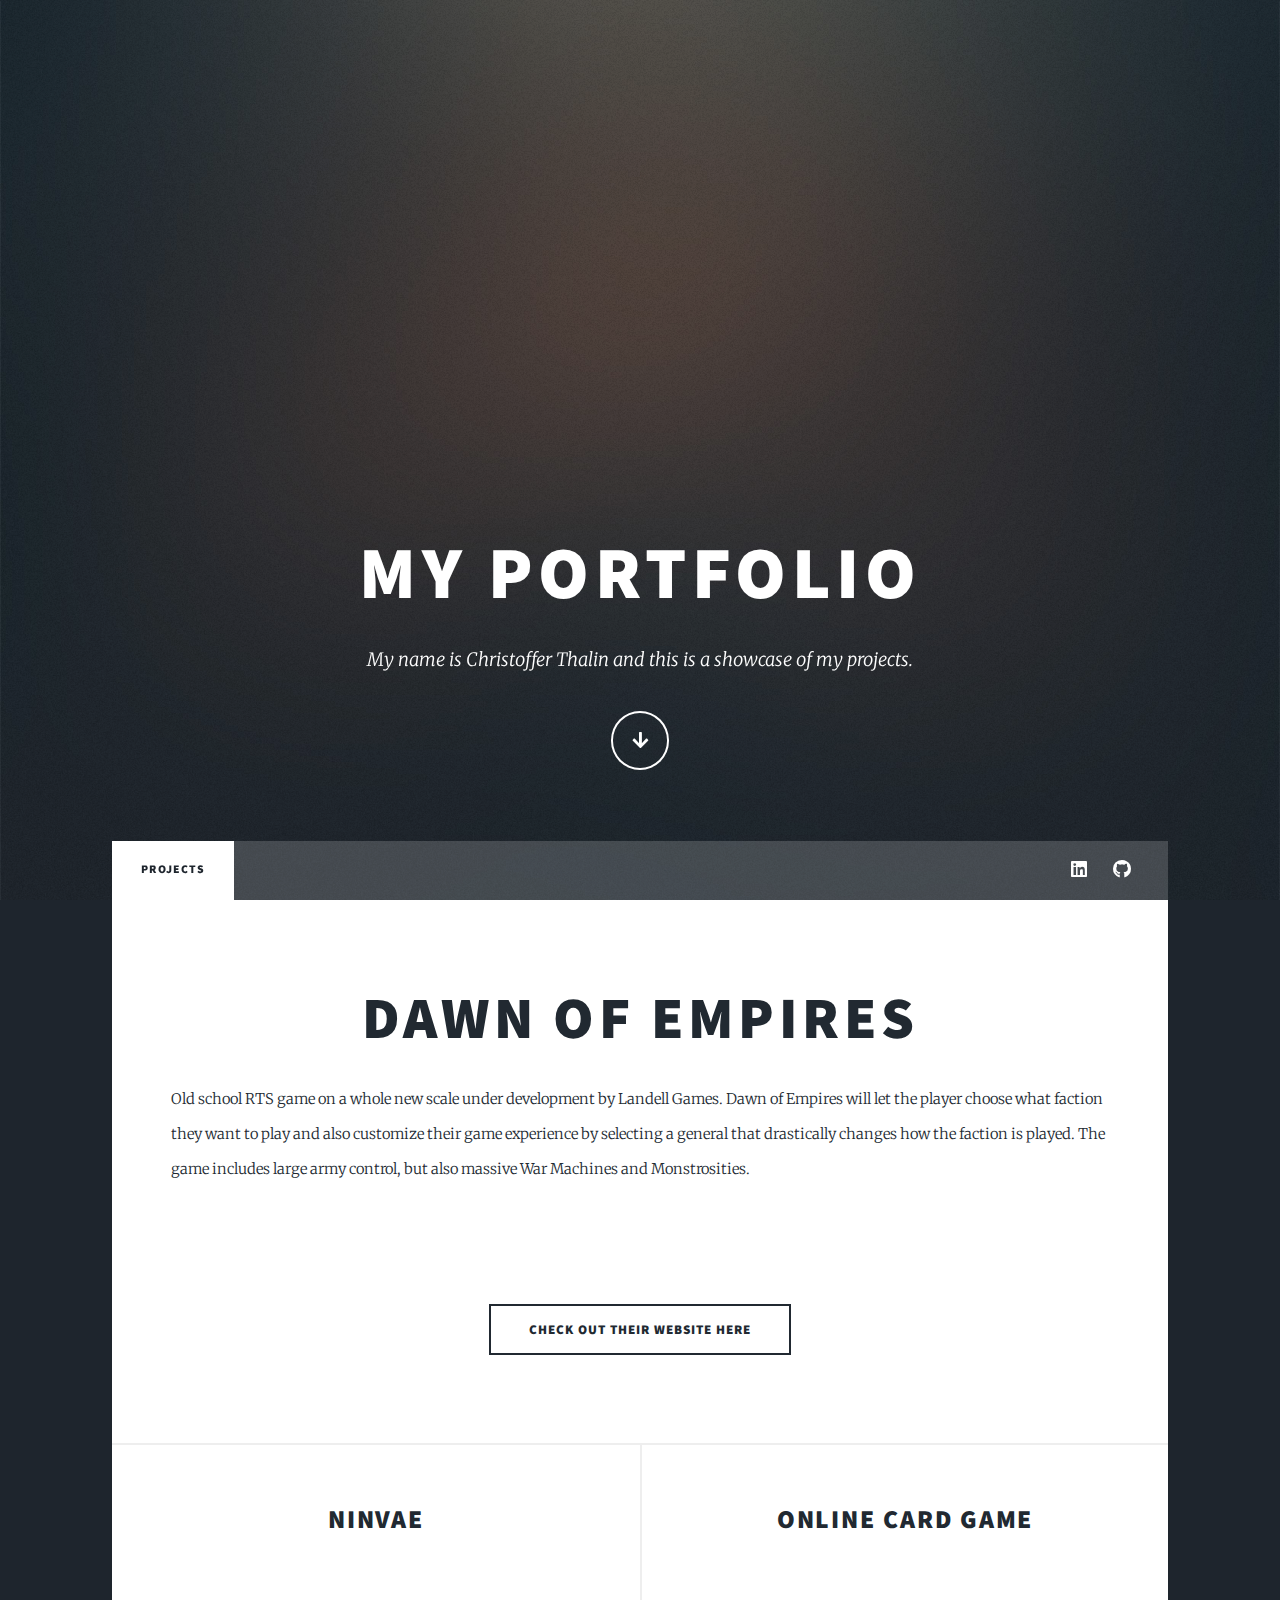
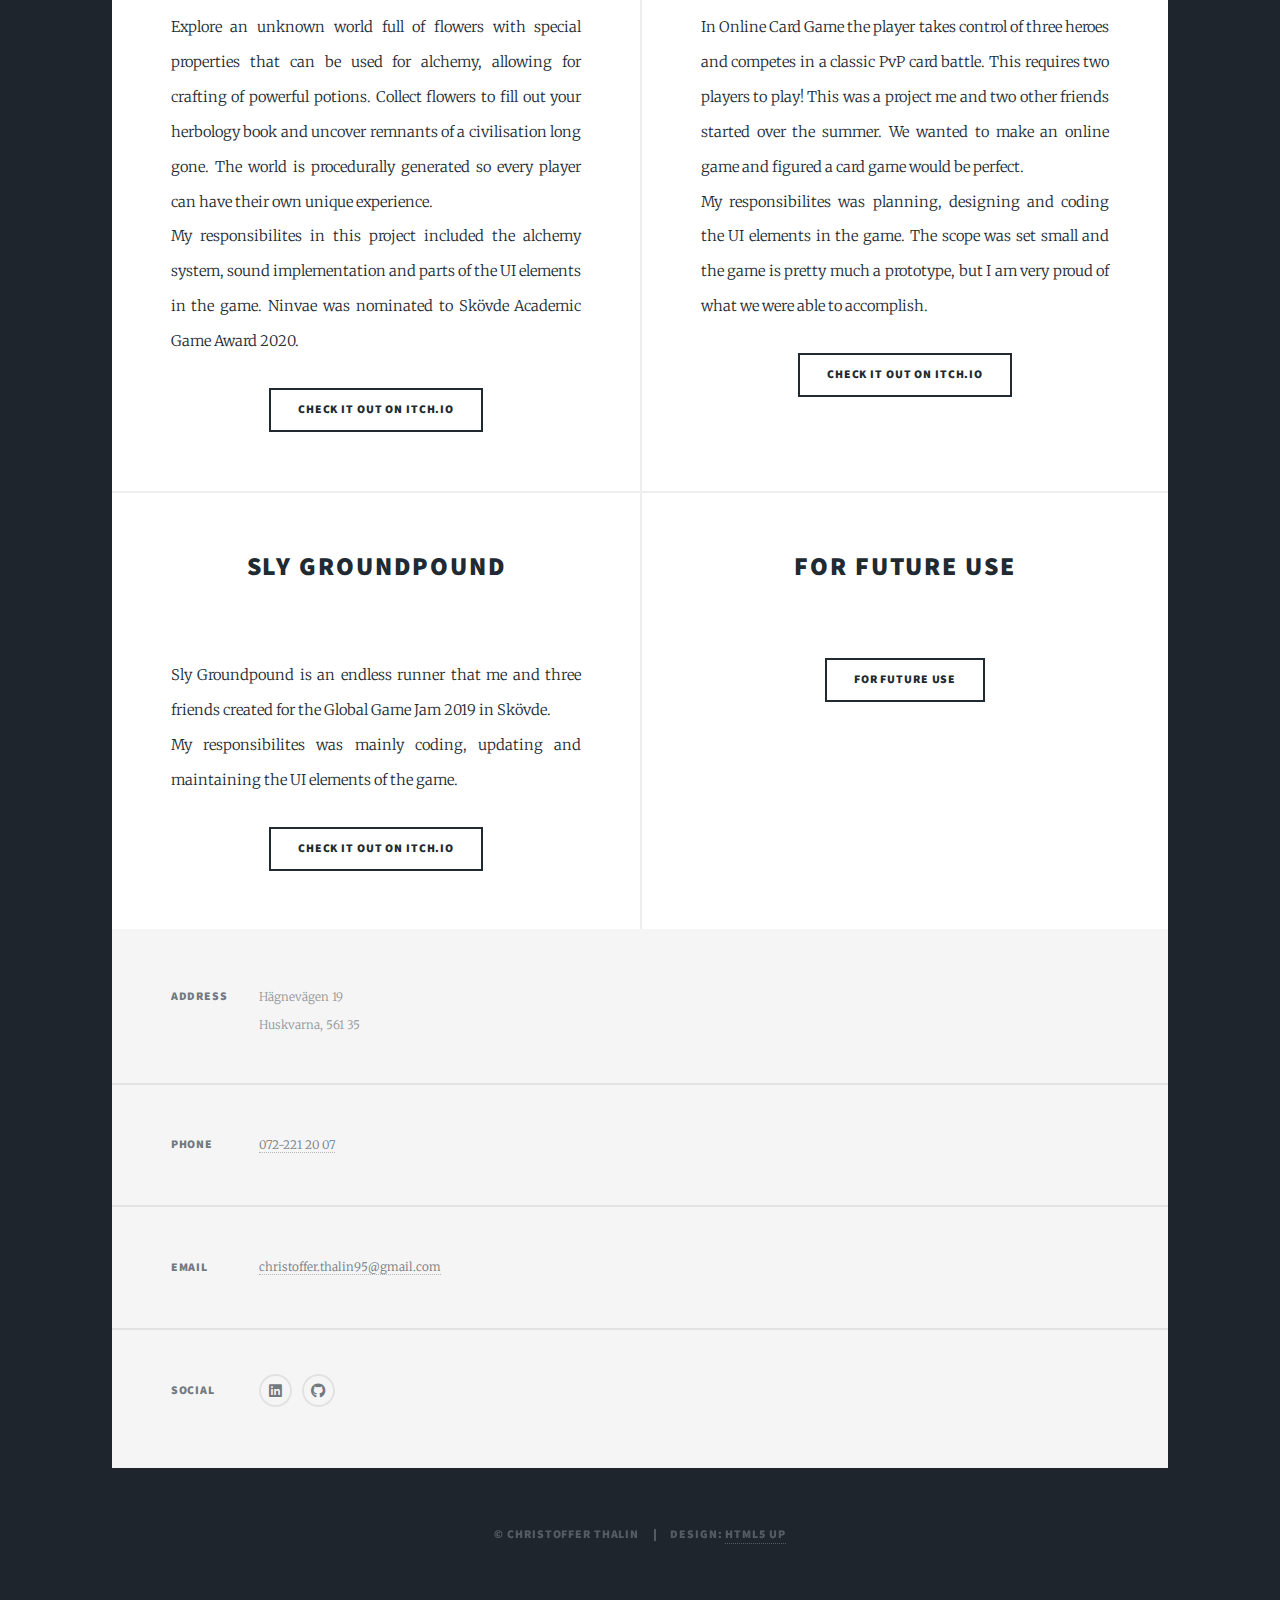
==== index.html @ dd2fbf12 "Add files via upload" ====
<!DOCTYPE HTML>
<!--
	Massively by HTML5 UP
	html5up.net | @ajlkn
	Free for personal and commercial use under the CCA 3.0 license (html5up.net/license)
-->
<html>
	<head>
		<title>Portfolio</title>
		<meta charset="utf-8" />
		<meta name="viewport" content="width=device-width, initial-scale=1, user-scalable=no" />
		<link rel="stylesheet" href="assets/css/main.css" />
		<noscript><link rel="stylesheet" href="assets/css/noscript.css" /></noscript>
	</head>
	<body class="is-preload">

		<!-- Wrapper -->
			<div id="wrapper" class="fade-in">

				<!-- Intro -->
					<div id="intro">
						<h1>My Portfolio</h1>
						<p>My name is Christoffer Thalin and this is a showcase of my projects.</p>
						<ul class="actions">
							<li><a href="#header" class="button icon solid solo fa-arrow-down scrolly">Continue</a></li>
						</ul>
					</div>

				<!-- Header -->
					<header id="header">
						<p class="logo"> Christoffer Thalin</p>
					</header>

				<!-- Nav -->
					<nav id="nav">
						<ul class="links">
							<li class="active"><a> Projects </a> </li>
						</ul>
						<ul class="icons">
							<li><a href="https://www.linkedin.com/in/christoffer-thalin-34881221b/" class="icon brands fa-linkedin"><span class="label">Instagram</span></a></li>
							<li><a href="https://github.com/Flytnyllet" class="icon brands fa-github"><span class="label">GitHub</span></a></li>
						</ul>
					</nav>

				<!-- Main -->
					<div id="main">

						<!-- Featured Post -->
							<article class="post featured">
								<header class="major">
									<h2>Dawn of Empires</h2>
									<p>Old school RTS game on a whole new scale under development by Landell Games. Dawn of Empires will let the player choose what faction they want to play and also customize their game experience by selecting a general that drastically changes how the faction is played. The game includes large army control, but also massive War Machines and Monstrosities. </p>
								</header>
								<a href="https://cdn.discordapp.com/attachments/821826785162559518/838337036904693790/golem_conceptBEFORECHANGES.jpg" class="image main"><img src="https://cdn.discordapp.com/attachments/821826785162559518/838337036904693790/golem_conceptBEFORECHANGES.jpg" alt="" /></a>
								<ul class="actions special">
									<li><a href="https://www.dawnofempires.com/" class="button large">Check out their website here</a></li>
								</ul>
							</article>

						<!-- Posts -->
							<section class="posts">
								<article>
									<header>
										<h2>Ninvae</h2>
									</header>
									<a href="https://www.his.se/contentassets/69746e8d5c6246bdb155fa358b5e6e89/ninvae4.png" class="image fit"><img src="https://www.his.se/contentassets/69746e8d5c6246bdb155fa358b5e6e89/ninvae4.png" alt="" /></a>
									<p>Explore an unknown world full of flowers with special properties that can be used for alchemy, allowing for crafting of powerful potions. Collect flowers to fill out your herbology book and uncover remnants of a civilisation long gone. The world is procedurally generated so every player can have their own unique experience.<br />
										My responsibilites in this project included the alchemy system, sound implementation and parts of the UI elements in the game. Ninvae was nominated to Skövde Academic Game Award 2020.</p>
									<ul class="actions special">
										<li><a href="https://fiore-games.itch.io/ninvae" class="button">Check it out on itch.io</a></li>
									</ul>
								</article>
								<article>
									<header>
										<h2>Online Card Game</h2>
									</header>
									<a href="https://img.itch.zone/aW1hZ2UvMTE5OTU1NS82OTk4MDE5LnBuZw==/original/UJNs58.png" class="image fit"><img src="https://img.itch.zone/aW1hZ2UvMTE5OTU1NS82OTk4MDE5LnBuZw==/original/UJNs58.png" alt="" /></a>
									<p>In Online Card Game the player takes control of three heroes and competes in a classic PvP card battle. This requires two players to play! This was a project me and two other friends started over the summer. We wanted to make an online game and figured a card game would be perfect.<br />
									My responsibilites was planning, designing and coding the UI elements in the game. The scope was set small and the game is pretty much a prototype, but I am very proud of what we were able to accomplish.</p>
									<ul class="actions special">
										<li><a href="https://flytnyllet.itch.io/online-card-game" class="button">Check it out on itch.io</a></li>
									</ul>
								</article>
								<article>
									<header>
										<h2>Sly Groundpound</h2>
									</header>
									<a href="https://img.itch.zone/aW1hZ2UvNzg1MDcxLzQzOTQyODMucG5n/347x500/kVOiLV.png" class="image fit"><img src="https://img.itch.zone/aW1hZ2UvNzg1MDcxLzQzOTQyODMucG5n/original/EsAqCC.png" alt="" /></a>
									<p>Sly Groundpound is an endless runner that me and three friends created for the Global Game Jam 2019 in Skövde.<br />
									My responsibilites was mainly coding, updating and maintaining the UI elements of the game.</p>
									<ul class="actions special">
										<li><a href="https://christos-kalanidis.itch.io/sly-groundpound" class="button">Check it out on itch.io</a></li>
									</ul>
								</article>
								<article>
									<header>
										<h2>For future use</h2>
									</header>
									<a href="" class="image fit"><img src="" alt="" /></a>
									<p></p>
									<ul class="actions special">
										<li><a href="" class="button">For future use</a></li>
									</ul>
								</article>
							</section>
					</div>

				<!-- Footer -->
					<footer id="footer">
						<section class="split contact">
							<section class="alt">
								<h3>Address</h3>
								<p>Hägnevägen 19<br />
								Huskvarna, 561 35</p>
							</section>
							<section>
								<h3>Phone</h3>
								<p><a href="#">072-221 20 07</a></p>
							</section>
							<section>
								<h3>Email</h3>
								<p><a href="#">christoffer.thalin95@gmail.com</a></p>
							</section>
							<section>
								<h3>Social</h3>
								<ul class="icons alt">
									<li><a href="https://www.linkedin.com/in/christoffer-thalin-34881221b/" class="icon brands alt fa-linkedin"><span class="label">Instagram</span></a></li>
									<li><a href="https://github.com/Flytnyllet" class="icon brands alt fa-github"><span class="label">GitHub</span></a></li>
								</ul>
							</section>
						</section>
					</footer>

				<!-- Copyright -->
					<div id="copyright">
						<ul><li>&copy; Christoffer Thalin</li><li>Design: <a href="https://html5up.net">HTML5 UP</a></li></ul>
					</div>

			</div>

		<!-- Scripts -->
			<script src="assets/js/jquery.min.js"></script>
			<script src="assets/js/jquery.scrollex.min.js"></script>
			<script src="assets/js/jquery.scrolly.min.js"></script>
			<script src="assets/js/browser.min.js"></script>
			<script src="assets/js/breakpoints.min.js"></script>
			<script src="assets/js/util.js"></script>
			<script src="assets/js/main.js"></script>

	</body>
</html>
---- assets/css/main.css ----
@import url(fontawesome-all.min.css);
@import url("https://fonts.googleapis.com/css?family=Merriweather:300,700,300italic,700italic|Source+Sans+Pro:900");

/*
	Massively by HTML5 UP
	html5up.net | @ajlkn
	Free for personal and commercial use under the CCA 3.0 license (html5up.net/license)
*/

html, body, div, span, applet, object,
iframe, h1, h2, h3, h4, h5, h6, p, blockquote,
pre, a, abbr, acronym, address, big, cite,
code, del, dfn, em, img, ins, kbd, q, s, samp,
small, strike, strong, sub, sup, tt, var, b,
u, i, center, dl, dt, dd, ol, ul, li, fieldset,
form, label, legend, table, caption, tbody,
tfoot, thead, tr, th, td, article, aside,
canvas, details, embed, figure, figcaption,
footer, header, hgroup, menu, nav, output, ruby,
section, summary, time, mark, audio, video {
	margin: 0;
	padding: 0;
	border: 0;
	font-size: 100%;
	font: inherit;
	vertical-align: baseline;}

article, aside, details, figcaption, figure,
footer, header, hgroup, menu, nav, section {
	display: block;}

body {
	line-height: 1;
}

ol, ul {
	list-style: none;
}

blockquote, q {
	quotes: none;
}

	blockquote:before, blockquote:after, q:before, q:after {
		content: '';
		content: none;
	}

table {
	border-collapse: collapse;
	border-spacing: 0;
}

body {
	-webkit-text-size-adjust: none;
}

mark {
	background-color: transparent;
	color: inherit;
}

input::-moz-focus-inner {
	border: 0;
	padding: 0;
}

input, select, textarea {
	-moz-appearance: none;
	-webkit-appearance: none;
	-ms-appearance: none;
	appearance: none;
}

/* Basic */

	@-ms-viewport {
		width: device-width;
	}

	body {
		-ms-overflow-style: scrollbar;
	}

	@media screen and (max-width: 480px) {

		html, body {
			min-width: 320px;
		}

	}

	html {
		box-sizing: border-box;
	}

	*, *:before, *:after {
		box-sizing: inherit;
	}

	body {
		background-color: #1e252d;
	}

		body.is-preload *, body.is-preload *:before, body.is-preload *:after {
			-moz-animation: none !important;
			-webkit-animation: none !important;
			-ms-animation: none !important;
			animation: none !important;
			-moz-transition: none !important;
			-webkit-transition: none !important;
			-ms-transition: none !important;
			transition: none !important;
		}

/* Type */

	html {
		font-size: 16pt;
	}

		@media screen and (max-width: 1680px) {

			html {
				font-size: 12pt;
			}

		}

		@media screen and (max-width: 1280px) {

			html {
				font-size: 11pt;
			}

		}

		@media screen and (max-width: 360px) {

			html {
				font-size: 10pt;
			}

		}

	body {
		color: #212931;
	}

	body, input, select, textarea {
		font-family: "Merriweather", Georgia, serif;
		font-weight: 300;
		font-size: 1rem;
		line-height: 2.375;
	}

	a {
		-moz-transition: color 0.2s ease-in-out, background-color 0.2s ease-in-out, border-color 0.2s ease-in-out, box-shadow 0.2s ease-in-out;
		-webkit-transition: color 0.2s ease-in-out, background-color 0.2s ease-in-out, border-color 0.2s ease-in-out, box-shadow 0.2s ease-in-out;
		-ms-transition: color 0.2s ease-in-out, background-color 0.2s ease-in-out, border-color 0.2s ease-in-out, box-shadow 0.2s ease-in-out;
		transition: color 0.2s ease-in-out, background-color 0.2s ease-in-out, border-color 0.2s ease-in-out, box-shadow 0.2s ease-in-out;
		border-bottom: dotted 1px;
		text-decoration: none;
	}

		a:hover {
			border-bottom-color: transparent;
		}

	strong, b {
		font-weight: 600;
	}

	em, i {
		font-style: italic;
	}

	p {
		text-align: justify;
		margin: 0 0 2rem 0;
	}

	h1, h2, h3, h4, h5, h6 {
		font-family: "Source Sans Pro", Helvetica, sans-serif;
		font-weight: 900;
		line-height: 1.5;
		letter-spacing: 0.075em;
		text-transform: uppercase;
		margin: 0 0 1rem 0;
	}

		h1 a, h2 a, h3 a, h4 a, h5 a, h6 a {
			border-bottom: 0;
			color: inherit;
			text-decoration: none;
		}

	h1 {
		font-size: 4rem;
		line-height: 1.1;
		margin: 0 0 2rem 0;
	}

	h2 {
		font-size: 1.75rem;
		line-height: 1.3;
		margin: 0 0 1.5rem 0;
	}

	h3 {
		font-size: 1.25rem;
		margin: 0 0 1.5rem 0;
	}

	h4 {
		font-size: 1rem;
	}

	h5 {
		font-size: 0.9rem;
	}

	h6 {
		font-size: 0.8rem;
	}

	sub {
		font-size: 0.8rem;
		position: relative;
		top: 0.5rem;
	}

	sup {
		font-size: 0.8rem;
		position: relative;
		top: -0.5rem;
	}

	blockquote {
		border-left: solid 4px;
		font-style: italic;
		margin: 0 0 2rem 0;
		padding: 0.5rem 0 0.5rem 2rem;
	}

	code {
		border: solid 2px;
		font-family: "Courier New", monospace;
		font-size: 0.9rem;
		margin: 0 0.25rem;
		padding: 0.25rem 0.65rem;
	}

	pre {
		-webkit-overflow-scrolling: touch;
		font-family: "Courier New", monospace;
		font-size: 0.9rem;
		margin: 0 0 2rem 0;
	}

		pre code {
			display: block;
			line-height: 1.75;
			padding: 1rem 1.5rem;
			overflow-x: auto;
		}

	hr {
		border: 0;
		border-bottom: solid 2px;
		margin: 3rem 0;
	}

		hr.major {
			margin: 5rem 0;
		}

	.align-left {
		text-align: left;
	}

	.align-center {
		text-align: center;
	}

	.align-right {
		text-align: right;
	}

	input, select, textarea {
		color: #212931;
	}

	a {
		color: #212931;
		border-bottom-color: rgba(33, 41, 49, 0.5);
	}

		a:hover {
			border-bottom-color: transparent;
			color: #18bfef !important;
		}

	strong, b {
		color: #212931;
	}

	h1, h2, h3, h4, h5, h6 {
		color: #212931;
	}

	blockquote {
		border-left-color: #eeeeee;
	}

	code {
		background: rgba(220, 220, 220, 0.25);
		border-color: #eeeeee;
	}

	hr {
		border-bottom-color: #eeeeee;
	}

/* Row */

	.row {
		display: flex;
		flex-wrap: wrap;
		box-sizing: border-box;
		align-items: stretch;
	}

		.row > * {
			box-sizing: border-box;
		}

		.row.gtr-uniform > * > :last-child {
			margin-bottom: 0;
		}

		.row.aln-left {
			justify-content: flex-start;
		}

		.row.aln-center {
			justify-content: center;
		}

		.row.aln-right {
			justify-content: flex-end;
		}

		.row.aln-top {
			align-items: flex-start;
		}

		.row.aln-middle {
			align-items: center;
		}

		.row.aln-bottom {
			align-items: flex-end;
		}

		.row > .imp {
			order: -1;
		}

		.row > .col-1 {
			width: 8.33333%;
		}

		.row > .off-1 {
			margin-left: 8.33333%;
		}

		.row > .col-2 {
			width: 16.66667%;
		}

		.row > .off-2 {
			margin-left: 16.66667%;
		}

		.row > .col-3 {
			width: 25%;
		}

		.row > .off-3 {
			margin-left: 25%;
		}

		.row > .col-4 {
			width: 33.33333%;
		}

		.row > .off-4 {
			margin-left: 33.33333%;
		}

		.row > .col-5 {
			width: 41.66667%;
		}

		.row > .off-5 {
			margin-left: 41.66667%;
		}

		.row > .col-6 {
			width: 50%;
		}

		.row > .off-6 {
			margin-left: 50%;
		}

		.row > .col-7 {
			width: 58.33333%;
		}

		.row > .off-7 {
			margin-left: 58.33333%;
		}

		.row > .col-8 {
			width: 66.66667%;
		}

		.row > .off-8 {
			margin-left: 66.66667%;
		}

		.row > .col-9 {
			width: 75%;
		}

		.row > .off-9 {
			margin-left: 75%;
		}

		.row > .col-10 {
			width: 83.33333%;
		}

		.row > .off-10 {
			margin-left: 83.33333%;
		}

		.row > .col-11 {
			width: 91.66667%;
		}

		.row > .off-11 {
			margin-left: 91.66667%;
		}

		.row > .col-12 {
			width: 100%;
		}

		.row > .off-12 {
			margin-left: 100%;
		}

		.row.gtr-0 {
			margin-top: 0;
			margin-left: 0rem;
		}

			.row.gtr-0 > * {
				padding: 0 0 0 0rem;
			}

			.row.gtr-0.gtr-uniform {
				margin-top: 0rem;
			}

				.row.gtr-0.gtr-uniform > * {
					padding-top: 0rem;
				}

		.row.gtr-25 {
			margin-top: 0;
			margin-left: -0.375rem;
		}

			.row.gtr-25 > * {
				padding: 0 0 0 0.375rem;
			}

			.row.gtr-25.gtr-uniform {
				margin-top: -0.375rem;
			}

				.row.gtr-25.gtr-uniform > * {
					padding-top: 0.375rem;
				}

		.row.gtr-50 {
			margin-top: 0;
			margin-left: -0.75rem;
		}

			.row.gtr-50 > * {
				padding: 0 0 0 0.75rem;
			}

			.row.gtr-50.gtr-uniform {
				margin-top: -0.75rem;
			}

				.row.gtr-50.gtr-uniform > * {
					padding-top: 0.75rem;
				}

		.row {
			margin-top: 0;
			margin-left: -1.5rem;
		}

			.row > * {
				padding: 0 0 0 1.5rem;
			}

			.row.gtr-uniform {
				margin-top: -1.5rem;
			}

				.row.gtr-uniform > * {
					padding-top: 1.5rem;
				}

		.row.gtr-150 {
			margin-top: 0;
			margin-left: -2.25rem;
		}

			.row.gtr-150 > * {
				padding: 0 0 0 2.25rem;
			}

			.row.gtr-150.gtr-uniform {
				margin-top: -2.25rem;
			}

				.row.gtr-150.gtr-uniform > * {
					padding-top: 2.25rem;
				}

		.row.gtr-200 {
			margin-top: 0;
			margin-left: -3rem;
		}

			.row.gtr-200 > * {
				padding: 0 0 0 3rem;
			}

			.row.gtr-200.gtr-uniform {
				margin-top: -3rem;
			}

				.row.gtr-200.gtr-uniform > * {
					padding-top: 3rem;
				}

		@media screen and (max-width: 1680px) {

			.row {
				display: flex;
				flex-wrap: wrap;
				box-sizing: border-box;
				align-items: stretch;
			}

				.row > * {
					box-sizing: border-box;
				}

				.row.gtr-uniform > * > :last-child {
					margin-bottom: 0;
				}

				.row.aln-left {
					justify-content: flex-start;
				}

				.row.aln-center {
					justify-content: center;
				}

				.row.aln-right {
					justify-content: flex-end;
				}

				.row.aln-top {
					align-items: flex-start;
				}

				.row.aln-middle {
					align-items: center;
				}

				.row.aln-bottom {
					align-items: flex-end;
				}

				.row > .imp-xlarge {
					order: -1;
				}

				.row > .col-1-xlarge {
					width: 8.33333%;
				}

				.row > .off-1-xlarge {
					margin-left: 8.33333%;
				}

				.row > .col-2-xlarge {
					width: 16.66667%;
				}

				.row > .off-2-xlarge {
					margin-left: 16.66667%;
				}

				.row > .col-3-xlarge {
					width: 25%;
				}

				.row > .off-3-xlarge {
					margin-left: 25%;
				}

				.row > .col-4-xlarge {
					width: 33.33333%;
				}

				.row > .off-4-xlarge {
					margin-left: 33.33333%;
				}

				.row > .col-5-xlarge {
					width: 41.66667%;
				}

				.row > .off-5-xlarge {
					margin-left: 41.66667%;
				}

				.row > .col-6-xlarge {
					width: 50%;
				}

				.row > .off-6-xlarge {
					margin-left: 50%;
				}

				.row > .col-7-xlarge {
					width: 58.33333%;
				}

				.row > .off-7-xlarge {
					margin-left: 58.33333%;
				}

				.row > .col-8-xlarge {
					width: 66.66667%;
				}

				.row > .off-8-xlarge {
					margin-left: 66.66667%;
				}

				.row > .col-9-xlarge {
					width: 75%;
				}

				.row > .off-9-xlarge {
					margin-left: 75%;
				}

				.row > .col-10-xlarge {
					width: 83.33333%;
				}

				.row > .off-10-xlarge {
					margin-left: 83.33333%;
				}

				.row > .col-11-xlarge {
					width: 91.66667%;
				}

				.row > .off-11-xlarge {
					margin-left: 91.66667%;
				}

				.row > .col-12-xlarge {
					width: 100%;
				}

				.row > .off-12-xlarge {
					margin-left: 100%;
				}

				.row.gtr-0 {
					margin-top: 0;
					margin-left: 0rem;
				}

					.row.gtr-0 > * {
						padding: 0 0 0 0rem;
					}

					.row.gtr-0.gtr-uniform {
						margin-top: 0rem;
					}

						.row.gtr-0.gtr-uniform > * {
							padding-top: 0rem;
						}

				.row.gtr-25 {
					margin-top: 0;
					margin-left: -0.375rem;
				}

					.row.gtr-25 > * {
						padding: 0 0 0 0.375rem;
					}

					.row.gtr-25.gtr-uniform {
						margin-top: -0.375rem;
					}

						.row.gtr-25.gtr-uniform > * {
							padding-top: 0.375rem;
						}

				.row.gtr-50 {
					margin-top: 0;
					margin-left: -0.75rem;
				}

					.row.gtr-50 > * {
						padding: 0 0 0 0.75rem;
					}

					.row.gtr-50.gtr-uniform {
						margin-top: -0.75rem;
					}

						.row.gtr-50.gtr-uniform > * {
							padding-top: 0.75rem;
						}

				.row {
					margin-top: 0;
					margin-left: -1.5rem;
				}

					.row > * {
						padding: 0 0 0 1.5rem;
					}

					.row.gtr-uniform {
						margin-top: -1.5rem;
					}

						.row.gtr-uniform > * {
							padding-top: 1.5rem;
						}

				.row.gtr-150 {
					margin-top: 0;
					margin-left: -2.25rem;
				}

					.row.gtr-150 > * {
						padding: 0 0 0 2.25rem;
					}

					.row.gtr-150.gtr-uniform {
						margin-top: -2.25rem;
					}

						.row.gtr-150.gtr-uniform > * {
							padding-top: 2.25rem;
						}

				.row.gtr-200 {
					margin-top: 0;
					margin-left: -3rem;
				}

					.row.gtr-200 > * {
						padding: 0 0 0 3rem;
					}

					.row.gtr-200.gtr-uniform {
						margin-top: -3rem;
					}

						.row.gtr-200.gtr-uniform > * {
							padding-top: 3rem;
						}

		}

		@media screen and (max-width: 1280px) {

			.row {
				display: flex;
				flex-wrap: wrap;
				box-sizing: border-box;
				align-items: stretch;
			}

				.row > * {
					box-sizing: border-box;
				}

				.row.gtr-uniform > * > :last-child {
					margin-bottom: 0;
				}

				.row.aln-left {
					justify-content: flex-start;
				}

				.row.aln-center {
					justify-content: center;
				}

				.row.aln-right {
					justify-content: flex-end;
				}

				.row.aln-top {
					align-items: flex-start;
				}

				.row.aln-middle {
					align-items: center;
				}

				.row.aln-bottom {
					align-items: flex-end;
				}

				.row > .imp-large {
					order: -1;
				}

				.row > .col-1-large {
					width: 8.33333%;
				}

				.row > .off-1-large {
					margin-left: 8.33333%;
				}

				.row > .col-2-large {
					width: 16.66667%;
				}

				.row > .off-2-large {
					margin-left: 16.66667%;
				}

				.row > .col-3-large {
					width: 25%;
				}

				.row > .off-3-large {
					margin-left: 25%;
				}

				.row > .col-4-large {
					width: 33.33333%;
				}

				.row > .off-4-large {
					margin-left: 33.33333%;
				}

				.row > .col-5-large {
					width: 41.66667%;
				}

				.row > .off-5-large {
					margin-left: 41.66667%;
				}

				.row > .col-6-large {
					width: 50%;
				}

				.row > .off-6-large {
					margin-left: 50%;
				}

				.row > .col-7-large {
					width: 58.33333%;
				}

				.row > .off-7-large {
					margin-left: 58.33333%;
				}

				.row > .col-8-large {
					width: 66.66667%;
				}

				.row > .off-8-large {
					margin-left: 66.66667%;
				}

				.row > .col-9-large {
					width: 75%;
				}

				.row > .off-9-large {
					margin-left: 75%;
				}

				.row > .col-10-large {
					width: 83.33333%;
				}

				.row > .off-10-large {
					margin-left: 83.33333%;
				}

				.row > .col-11-large {
					width: 91.66667%;
				}

				.row > .off-11-large {
					margin-left: 91.66667%;
				}

				.row > .col-12-large {
					width: 100%;
				}

				.row > .off-12-large {
					margin-left: 100%;
				}

				.row.gtr-0 {
					margin-top: 0;
					margin-left: 0rem;
				}

					.row.gtr-0 > * {
						padding: 0 0 0 0rem;
					}

					.row.gtr-0.gtr-uniform {
						margin-top: 0rem;
					}

						.row.gtr-0.gtr-uniform > * {
							padding-top: 0rem;
						}

				.row.gtr-25 {
					margin-top: 0;
					margin-left: -0.375rem;
				}

					.row.gtr-25 > * {
						padding: 0 0 0 0.375rem;
					}

					.row.gtr-25.gtr-uniform {
						margin-top: -0.375rem;
					}

						.row.gtr-25.gtr-uniform > * {
							padding-top: 0.375rem;
						}

				.row.gtr-50 {
					margin-top: 0;
					margin-left: -0.75rem;
				}

					.row.gtr-50 > * {
						padding: 0 0 0 0.75rem;
					}

					.row.gtr-50.gtr-uniform {
						margin-top: -0.75rem;
					}

						.row.gtr-50.gtr-uniform > * {
							padding-top: 0.75rem;
						}

				.row {
					margin-top: 0;
					margin-left: -1.5rem;
				}

					.row > * {
						padding: 0 0 0 1.5rem;
					}

					.row.gtr-uniform {
						margin-top: -1.5rem;
					}

						.row.gtr-uniform > * {
							padding-top: 1.5rem;
						}

				.row.gtr-150 {
					margin-top: 0;
					margin-left: -2.25rem;
				}

					.row.gtr-150 > * {
						padding: 0 0 0 2.25rem;
					}

					.row.gtr-150.gtr-uniform {
						margin-top: -2.25rem;
					}

						.row.gtr-150.gtr-uniform > * {
							padding-top: 2.25rem;
						}

				.row.gtr-200 {
					margin-top: 0;
					margin-left: -3rem;
				}

					.row.gtr-200 > * {
						padding: 0 0 0 3rem;
					}

					.row.gtr-200.gtr-uniform {
						margin-top: -3rem;
					}

						.row.gtr-200.gtr-uniform > * {
							padding-top: 3rem;
						}

		}

		@media screen and (max-width: 980px) {

			.row {
				display: flex;
				flex-wrap: wrap;
				box-sizing: border-box;
				align-items: stretch;
			}

				.row > * {
					box-sizing: border-box;
				}

				.row.gtr-uniform > * > :last-child {
					margin-bottom: 0;
				}

				.row.aln-left {
					justify-content: flex-start;
				}

				.row.aln-center {
					justify-content: center;
				}

				.row.aln-right {
					justify-content: flex-end;
				}

				.row.aln-top {
					align-items: flex-start;
				}

				.row.aln-middle {
					align-items: center;
				}

				.row.aln-bottom {
					align-items: flex-end;
				}

				.row > .imp-medium {
					order: -1;
				}

				.row > .col-1-medium {
					width: 8.33333%;
				}

				.row > .off-1-medium {
					margin-left: 8.33333%;
				}

				.row > .col-2-medium {
					width: 16.66667%;
				}

				.row > .off-2-medium {
					margin-left: 16.66667%;
				}

				.row > .col-3-medium {
					width: 25%;
				}

				.row > .off-3-medium {
					margin-left: 25%;
				}

				.row > .col-4-medium {
					width: 33.33333%;
				}

				.row > .off-4-medium {
					margin-left: 33.33333%;
				}

				.row > .col-5-medium {
					width: 41.66667%;
				}

				.row > .off-5-medium {
					margin-left: 41.66667%;
				}

				.row > .col-6-medium {
					width: 50%;
				}

				.row > .off-6-medium {
					margin-left: 50%;
				}

				.row > .col-7-medium {
					width: 58.33333%;
				}

				.row > .off-7-medium {
					margin-left: 58.33333%;
				}

				.row > .col-8-medium {
					width: 66.66667%;
				}

				.row > .off-8-medium {
					margin-left: 66.66667%;
				}

				.row > .col-9-medium {
					width: 75%;
				}

				.row > .off-9-medium {
					margin-left: 75%;
				}

				.row > .col-10-medium {
					width: 83.33333%;
				}

				.row > .off-10-medium {
					margin-left: 83.33333%;
				}

				.row > .col-11-medium {
					width: 91.66667%;
				}

				.row > .off-11-medium {
					margin-left: 91.66667%;
				}

				.row > .col-12-medium {
					width: 100%;
				}

				.row > .off-12-medium {
					margin-left: 100%;
				}

				.row.gtr-0 {
					margin-top: 0;
					margin-left: 0rem;
				}

					.row.gtr-0 > * {
						padding: 0 0 0 0rem;
					}

					.row.gtr-0.gtr-uniform {
						margin-top: 0rem;
					}

						.row.gtr-0.gtr-uniform > * {
							padding-top: 0rem;
						}

				.row.gtr-25 {
					margin-top: 0;
					margin-left: -0.375rem;
				}

					.row.gtr-25 > * {
						padding: 0 0 0 0.375rem;
					}

					.row.gtr-25.gtr-uniform {
						margin-top: -0.375rem;
					}

						.row.gtr-25.gtr-uniform > * {
							padding-top: 0.375rem;
						}

				.row.gtr-50 {
					margin-top: 0;
					margin-left: -0.75rem;
				}

					.row.gtr-50 > * {
						padding: 0 0 0 0.75rem;
					}

					.row.gtr-50.gtr-uniform {
						margin-top: -0.75rem;
					}

						.row.gtr-50.gtr-uniform > * {
							padding-top: 0.75rem;
						}

				.row {
					margin-top: 0;
					margin-left: -1.5rem;
				}

					.row > * {
						padding: 0 0 0 1.5rem;
					}

					.row.gtr-uniform {
						margin-top: -1.5rem;
					}

						.row.gtr-uniform > * {
							padding-top: 1.5rem;
						}

				.row.gtr-150 {
					margin-top: 0;
					margin-left: -2.25rem;
				}

					.row.gtr-150 > * {
						padding: 0 0 0 2.25rem;
					}

					.row.gtr-150.gtr-uniform {
						margin-top: -2.25rem;
					}

						.row.gtr-150.gtr-uniform > * {
							padding-top: 2.25rem;
						}

				.row.gtr-200 {
					margin-top: 0;
					margin-left: -3rem;
				}

					.row.gtr-200 > * {
						padding: 0 0 0 3rem;
					}

					.row.gtr-200.gtr-uniform {
						margin-top: -3rem;
					}

						.row.gtr-200.gtr-uniform > * {
							padding-top: 3rem;
						}

		}

		@media screen and (max-width: 736px) {

			.row {
				display: flex;
				flex-wrap: wrap;
				box-sizing: border-box;
				align-items: stretch;
			}

				.row > * {
					box-sizing: border-box;
				}

				.row.gtr-uniform > * > :last-child {
					margin-bottom: 0;
				}

				.row.aln-left {
					justify-content: flex-start;
				}

				.row.aln-center {
					justify-content: center;
				}

				.row.aln-right {
					justify-content: flex-end;
				}

				.row.aln-top {
					align-items: flex-start;
				}

				.row.aln-middle {
					align-items: center;
				}

				.row.aln-bottom {
					align-items: flex-end;
				}

				.row > .imp-small {
					order: -1;
				}

				.row > .col-1-small {
					width: 8.33333%;
				}

				.row > .off-1-small {
					margin-left: 8.33333%;
				}

				.row > .col-2-small {
					width: 16.66667%;
				}

				.row > .off-2-small {
					margin-left: 16.66667%;
				}

				.row > .col-3-small {
					width: 25%;
				}

				.row > .off-3-small {
					margin-left: 25%;
				}

				.row > .col-4-small {
					width: 33.33333%;
				}

				.row > .off-4-small {
					margin-left: 33.33333%;
				}

				.row > .col-5-small {
					width: 41.66667%;
				}

				.row > .off-5-small {
					margin-left: 41.66667%;
				}

				.row > .col-6-small {
					width: 50%;
				}

				.row > .off-6-small {
					margin-left: 50%;
				}

				.row > .col-7-small {
					width: 58.33333%;
				}

				.row > .off-7-small {
					margin-left: 58.33333%;
				}

				.row > .col-8-small {
					width: 66.66667%;
				}

				.row > .off-8-small {
					margin-left: 66.66667%;
				}

				.row > .col-9-small {
					width: 75%;
				}

				.row > .off-9-small {
					margin-left: 75%;
				}

				.row > .col-10-small {
					width: 83.33333%;
				}

				.row > .off-10-small {
					margin-left: 83.33333%;
				}

				.row > .col-11-small {
					width: 91.66667%;
				}

				.row > .off-11-small {
					margin-left: 91.66667%;
				}

				.row > .col-12-small {
					width: 100%;
				}

				.row > .off-12-small {
					margin-left: 100%;
				}

				.row.gtr-0 {
					margin-top: 0;
					margin-left: 0rem;
				}

					.row.gtr-0 > * {
						padding: 0 0 0 0rem;
					}

					.row.gtr-0.gtr-uniform {
						margin-top: 0rem;
					}

						.row.gtr-0.gtr-uniform > * {
							padding-top: 0rem;
						}

				.row.gtr-25 {
					margin-top: 0;
					margin-left: -0.375rem;
				}

					.row.gtr-25 > * {
						padding: 0 0 0 0.375rem;
					}

					.row.gtr-25.gtr-uniform {
						margin-top: -0.375rem;
					}

						.row.gtr-25.gtr-uniform > * {
							padding-top: 0.375rem;
						}

				.row.gtr-50 {
					margin-top: 0;
					margin-left: -0.75rem;
				}

					.row.gtr-50 > * {
						padding: 0 0 0 0.75rem;
					}

					.row.gtr-50.gtr-uniform {
						margin-top: -0.75rem;
					}

						.row.gtr-50.gtr-uniform > * {
							padding-top: 0.75rem;
						}

				.row {
					margin-top: 0;
					margin-left: -1.5rem;
				}

					.row > * {
						padding: 0 0 0 1.5rem;
					}

					.row.gtr-uniform {
						margin-top: -1.5rem;
					}

						.row.gtr-uniform > * {
							padding-top: 1.5rem;
						}

				.row.gtr-150 {
					margin-top: 0;
					margin-left: -2.25rem;
				}

					.row.gtr-150 > * {
						padding: 0 0 0 2.25rem;
					}

					.row.gtr-150.gtr-uniform {
						margin-top: -2.25rem;
					}

						.row.gtr-150.gtr-uniform > * {
							padding-top: 2.25rem;
						}

				.row.gtr-200 {
					margin-top: 0;
					margin-left: -3rem;
				}

					.row.gtr-200 > * {
						padding: 0 0 0 3rem;
					}

					.row.gtr-200.gtr-uniform {
						margin-top: -3rem;
					}

						.row.gtr-200.gtr-uniform > * {
							padding-top: 3rem;
						}

		}

		@media screen and (max-width: 480px) {

			.row {
				display: flex;
				flex-wrap: wrap;
				box-sizing: border-box;
				align-items: stretch;
			}

				.row > * {
					box-sizing: border-box;
				}

				.row.gtr-uniform > * > :last-child {
					margin-bottom: 0;
				}

				.row.aln-left {
					justify-content: flex-start;
				}

				.row.aln-center {
					justify-content: center;
				}

				.row.aln-right {
					justify-content: flex-end;
				}

				.row.aln-top {
					align-items: flex-start;
				}

				.row.aln-middle {
					align-items: center;
				}

				.row.aln-bottom {
					align-items: flex-end;
				}

				.row > .imp-xsmall {
					order: -1;
				}

				.row > .col-1-xsmall {
					width: 8.33333%;
				}

				.row > .off-1-xsmall {
					margin-left: 8.33333%;
				}

				.row > .col-2-xsmall {
					width: 16.66667%;
				}

				.row > .off-2-xsmall {
					margin-left: 16.66667%;
				}

				.row > .col-3-xsmall {
					width: 25%;
				}

				.row > .off-3-xsmall {
					margin-left: 25%;
				}

				.row > .col-4-xsmall {
					width: 33.33333%;
				}

				.row > .off-4-xsmall {
					margin-left: 33.33333%;
				}

				.row > .col-5-xsmall {
					width: 41.66667%;
				}

				.row > .off-5-xsmall {
					margin-left: 41.66667%;
				}

				.row > .col-6-xsmall {
					width: 50%;
				}

				.row > .off-6-xsmall {
					margin-left: 50%;
				}

				.row > .col-7-xsmall {
					width: 58.33333%;
				}

				.row > .off-7-xsmall {
					margin-left: 58.33333%;
				}

				.row > .col-8-xsmall {
					width: 66.66667%;
				}

				.row > .off-8-xsmall {
					margin-left: 66.66667%;
				}

				.row > .col-9-xsmall {
					width: 75%;
				}

				.row > .off-9-xsmall {
					margin-left: 75%;
				}

				.row > .col-10-xsmall {
					width: 83.33333%;
				}

				.row > .off-10-xsmall {
					margin-left: 83.33333%;
				}

				.row > .col-11-xsmall {
					width: 91.66667%;
				}

				.row > .off-11-xsmall {
					margin-left: 91.66667%;
				}

				.row > .col-12-xsmall {
					width: 100%;
				}

				.row > .off-12-xsmall {
					margin-left: 100%;
				}

				.row.gtr-0 {
					margin-top: 0;
					margin-left: 0rem;
				}

					.row.gtr-0 > * {
						padding: 0 0 0 0rem;
					}

					.row.gtr-0.gtr-uniform {
						margin-top: 0rem;
					}

						.row.gtr-0.gtr-uniform > * {
							padding-top: 0rem;
						}

				.row.gtr-25 {
					margin-top: 0;
					margin-left: -0.375rem;
				}

					.row.gtr-25 > * {
						padding: 0 0 0 0.375rem;
					}

					.row.gtr-25.gtr-uniform {
						margin-top: -0.375rem;
					}

						.row.gtr-25.gtr-uniform > * {
							padding-top: 0.375rem;
						}

				.row.gtr-50 {
					margin-top: 0;
					margin-left: -0.75rem;
				}

					.row.gtr-50 > * {
						padding: 0 0 0 0.75rem;
					}

					.row.gtr-50.gtr-uniform {
						margin-top: -0.75rem;
					}

						.row.gtr-50.gtr-uniform > * {
							padding-top: 0.75rem;
						}

				.row {
					margin-top: 0;
					margin-left: -1.5rem;
				}

					.row > * {
						padding: 0 0 0 1.5rem;
					}

					.row.gtr-uniform {
						margin-top: -1.5rem;
					}

						.row.gtr-uniform > * {
							padding-top: 1.5rem;
						}

				.row.gtr-150 {
					margin-top: 0;
					margin-left: -2.25rem;
				}

					.row.gtr-150 > * {
						padding: 0 0 0 2.25rem;
					}

					.row.gtr-150.gtr-uniform {
						margin-top: -2.25rem;
					}

						.row.gtr-150.gtr-uniform > * {
							padding-top: 2.25rem;
						}

				.row.gtr-200 {
					margin-top: 0;
					margin-left: -3rem;
				}

					.row.gtr-200 > * {
						padding: 0 0 0 3rem;
					}

					.row.gtr-200.gtr-uniform {
						margin-top: -3rem;
					}

						.row.gtr-200.gtr-uniform > * {
							padding-top: 3rem;
						}

		}

		@media screen and (max-width: 360px) {

			.row {
				display: flex;
				flex-wrap: wrap;
				box-sizing: border-box;
				align-items: stretch;
			}

				.row > * {
					box-sizing: border-box;
				}

				.row.gtr-uniform > * > :last-child {
					margin-bottom: 0;
				}

				.row.aln-left {
					justify-content: flex-start;
				}

				.row.aln-center {
					justify-content: center;
				}

				.row.aln-right {
					justify-content: flex-end;
				}

				.row.aln-top {
					align-items: flex-start;
				}

				.row.aln-middle {
					align-items: center;
				}

				.row.aln-bottom {
					align-items: flex-end;
				}

				.row > .imp-xxsmall {
					order: -1;
				}

				.row > .col-1-xxsmall {
					width: 8.33333%;
				}

				.row > .off-1-xxsmall {
					margin-left: 8.33333%;
				}

				.row > .col-2-xxsmall {
					width: 16.66667%;
				}

				.row > .off-2-xxsmall {
					margin-left: 16.66667%;
				}

				.row > .col-3-xxsmall {
					width: 25%;
				}

				.row > .off-3-xxsmall {
					margin-left: 25%;
				}

				.row > .col-4-xxsmall {
					width: 33.33333%;
				}

				.row > .off-4-xxsmall {
					margin-left: 33.33333%;
				}

				.row > .col-5-xxsmall {
					width: 41.66667%;
				}

				.row > .off-5-xxsmall {
					margin-left: 41.66667%;
				}

				.row > .col-6-xxsmall {
					width: 50%;
				}

				.row > .off-6-xxsmall {
					margin-left: 50%;
				}

				.row > .col-7-xxsmall {
					width: 58.33333%;
				}

				.row > .off-7-xxsmall {
					margin-left: 58.33333%;
				}

				.row > .col-8-xxsmall {
					width: 66.66667%;
				}

				.row > .off-8-xxsmall {
					margin-left: 66.66667%;
				}

				.row > .col-9-xxsmall {
					width: 75%;
				}

				.row > .off-9-xxsmall {
					margin-left: 75%;
				}

				.row > .col-10-xxsmall {
					width: 83.33333%;
				}

				.row > .off-10-xxsmall {
					margin-left: 83.33333%;
				}

				.row > .col-11-xxsmall {
					width: 91.66667%;
				}

				.row > .off-11-xxsmall {
					margin-left: 91.66667%;
				}

				.row > .col-12-xxsmall {
					width: 100%;
				}

				.row > .off-12-xxsmall {
					margin-left: 100%;
				}

				.row.gtr-0 {
					margin-top: 0;
					margin-left: 0rem;
				}

					.row.gtr-0 > * {
						padding: 0 0 0 0rem;
					}

					.row.gtr-0.gtr-uniform {
						margin-top: 0rem;
					}

						.row.gtr-0.gtr-uniform > * {
							padding-top: 0rem;
						}

				.row.gtr-25 {
					margin-top: 0;
					margin-left: -0.375rem;
				}

					.row.gtr-25 > * {
						padding: 0 0 0 0.375rem;
					}

					.row.gtr-25.gtr-uniform {
						margin-top: -0.375rem;
					}

						.row.gtr-25.gtr-uniform > * {
							padding-top: 0.375rem;
						}

				.row.gtr-50 {
					margin-top: 0;
					margin-left: -0.75rem;
				}

					.row.gtr-50 > * {
						padding: 0 0 0 0.75rem;
					}

					.row.gtr-50.gtr-uniform {
						margin-top: -0.75rem;
					}

						.row.gtr-50.gtr-uniform > * {
							padding-top: 0.75rem;
						}

				.row {
					margin-top: 0;
					margin-left: -1.5rem;
				}

					.row > * {
						padding: 0 0 0 1.5rem;
					}

					.row.gtr-uniform {
						margin-top: -1.5rem;
					}

						.row.gtr-uniform > * {
							padding-top: 1.5rem;
						}

				.row.gtr-150 {
					margin-top: 0;
					margin-left: -2.25rem;
				}

					.row.gtr-150 > * {
						padding: 0 0 0 2.25rem;
					}

					.row.gtr-150.gtr-uniform {
						margin-top: -2.25rem;
					}

						.row.gtr-150.gtr-uniform > * {
							padding-top: 2.25rem;
						}

				.row.gtr-200 {
					margin-top: 0;
					margin-left: -3rem;
				}

					.row.gtr-200 > * {
						padding: 0 0 0 3rem;
					}

					.row.gtr-200.gtr-uniform {
						margin-top: -3rem;
					}

						.row.gtr-200.gtr-uniform > * {
							padding-top: 3rem;
						}

		}

/* Box */

	.box {
		border: solid 2px;
		margin-bottom: 2rem;
		padding: 1.5rem;
	}

		.box > :last-child,
		.box > :last-child > :last-child,
		.box > :last-child > :last-child > :last-child {
			margin-bottom: 0;
		}

		.box.alt {
			border: 0;
			border-radius: 0;
			padding: 0;
		}

	.box {
		border-color: #eeeeee;
	}

/* Button */

	input[type="submit"],
	input[type="reset"],
	input[type="button"],
	button,
	.button {
		-moz-appearance: none;
		-webkit-appearance: none;
		-ms-appearance: none;
		appearance: none;
		-moz-transition: background-color 0.2s ease-in-out, box-shadow 0.2s ease-in-out, color 0.2s ease-in-out;
		-webkit-transition: background-color 0.2s ease-in-out, box-shadow 0.2s ease-in-out, color 0.2s ease-in-out;
		-ms-transition: background-color 0.2s ease-in-out, box-shadow 0.2s ease-in-out, color 0.2s ease-in-out;
		transition: background-color 0.2s ease-in-out, box-shadow 0.2s ease-in-out, color 0.2s ease-in-out;
		border: 0;
		border-radius: 0;
		cursor: pointer;
		display: inline-block;
		font-family: "Source Sans Pro", Helvetica, sans-serif;
		font-size: 0.8rem;
		font-weight: 900;
		letter-spacing: 0.075em;
		height: 3rem;
		line-height: 3rem;
		padding: 0 2rem;
		text-align: center;
		text-decoration: none;
		text-transform: uppercase;
		white-space: nowrap;
	}

		input[type="submit"].icon:before,
		input[type="reset"].icon:before,
		input[type="button"].icon:before,
		button.icon:before,
		.button.icon:before {
			margin-right: 0.5rem;
		}

		input[type="submit"].icon.solo,
		input[type="reset"].icon.solo,
		input[type="button"].icon.solo,
		button.icon.solo,
		.button.icon.solo {
			position: relative;
			width: 4rem;
			height: 4rem;
			line-height: 4rem;
			border-radius: 4rem;
			text-indent: 4rem;
			overflow: hidden;
			padding: 0;
			white-space: nowrap;
		}

			input[type="submit"].icon.solo:before,
			input[type="reset"].icon.solo:before,
			input[type="button"].icon.solo:before,
			button.icon.solo:before,
			.button.icon.solo:before {
				position: absolute;
				display: block;
				top: 0;
				left: 0;
				width: inherit;
				height: inherit;
				line-height: inherit;
				font-size: 1.25rem;
				margin-right: 0;
				text-align: center;
				text-indent: 0;
			}

		input[type="submit"].fit,
		input[type="reset"].fit,
		input[type="button"].fit,
		button.fit,
		.button.fit {
			width: 100%;
		}

		input[type="submit"].small,
		input[type="reset"].small,
		input[type="button"].small,
		button.small,
		.button.small {
			font-size: 0.7rem;
			height: 2.5rem;
			line-height: 2.5rem;
			padding: 0 1.5rem;
		}

		input[type="submit"].large,
		input[type="reset"].large,
		input[type="button"].large,
		button.large,
		.button.large {
			font-size: 0.9rem;
			height: 3.5rem;
			line-height: 3.5rem;
			padding: 0 2.75rem;
		}

		@media screen and (max-width: 980px) {

			input[type="submit"],
			input[type="reset"],
			input[type="button"],
			button,
			.button {
				font-size: 0.9rem;
				height: 3.25rem;
				line-height: 3.25rem;
			}

				input[type="submit"].large,
				input[type="reset"].large,
				input[type="button"].large,
				button.large,
				.button.large {
					font-size: 1rem;
					height: 3.75rem;
					line-height: 3.75rem;
				}

		}

		input[type="submit"].disabled, input[type="submit"]:disabled,
		input[type="reset"].disabled,
		input[type="reset"]:disabled,
		input[type="button"].disabled,
		input[type="button"]:disabled,
		button.disabled,
		button:disabled,
		.button.disabled,
		.button:disabled {
			pointer-events: none;
			opacity: 0.25;
		}

	input[type="submit"],
	input[type="reset"],
	input[type="button"],
	button,
	.button {
		background-color: transparent;
		box-shadow: inset 0 0 0 2px #212931;
		color: #212931 !important;
	}

		input[type="submit"]:hover,
		input[type="reset"]:hover,
		input[type="button"]:hover,
		button:hover,
		.button:hover {
			box-shadow: inset 0 0 0 2px #18bfef;
			color: #18bfef !important;
		}

		input[type="submit"].primary,
		input[type="reset"].primary,
		input[type="button"].primary,
		button.primary,
		.button.primary {
			background-color: #212931;
			box-shadow: none;
			color: #ffffff !important;
		}

			input[type="submit"].primary:hover,
			input[type="reset"].primary:hover,
			input[type="button"].primary:hover,
			button.primary:hover,
			.button.primary:hover {
				background-color: #18bfef;
			}

/* Form */

	form {
		margin: 0 0 2rem 0;
	}

		form > :last-child {
			margin-bottom: 0;
		}

		form > .fields {
			display: -moz-flex;
			display: -webkit-flex;
			display: -ms-flex;
			display: flex;
			-moz-flex-wrap: wrap;
			-webkit-flex-wrap: wrap;
			-ms-flex-wrap: wrap;
			flex-wrap: wrap;
			width: calc(100% + 3rem);
			margin: -1.5rem 0 2rem -1.5rem;
		}

			form > .fields > .field {
				-moz-flex-grow: 0;
				-webkit-flex-grow: 0;
				-ms-flex-grow: 0;
				flex-grow: 0;
				-moz-flex-shrink: 0;
				-webkit-flex-shrink: 0;
				-ms-flex-shrink: 0;
				flex-shrink: 0;
				padding: 1.5rem 0 0 1.5rem;
				width: calc(100% - 1.5rem);
			}

				form > .fields > .field.half {
					width: calc(50% - 0.75rem);
				}

				form > .fields > .field.third {
					width: calc(100%/3 - 0.5rem);
				}

				form > .fields > .field.quarter {
					width: calc(25% - 0.375rem);
				}

		@media screen and (max-width: 480px) {

			form > .fields {
				width: calc(100% + 3rem);
				margin: -1.5rem 0 2rem -1.5rem;
			}

				form > .fields > .field {
					padding: 1.5rem 0 0 1.5rem;
					width: calc(100% - 1.5rem);
				}

					form > .fields > .field.half {
						width: calc(100% - 1.5rem);
					}

					form > .fields > .field.third {
						width: calc(100% - 1.5rem);
					}

					form > .fields > .field.quarter {
						width: calc(100% - 1.5rem);
					}

		}

	label {
		display: block;
		font-family: "Source Sans Pro", Helvetica, sans-serif;
		font-weight: 900;
		line-height: 1.5;
		letter-spacing: 0.075em;
		font-size: 0.8rem;
		text-transform: uppercase;
		margin: 0 0 0.75rem 0;
	}

		@media screen and (max-width: 980px) {

			label {
				font-size: 0.9rem;
			}

		}

	input[type="text"],
	input[type="password"],
	input[type="email"],
	select,
	textarea {
		-moz-appearance: none;
		-webkit-appearance: none;
		-ms-appearance: none;
		appearance: none;
		background: transparent;
		border-radius: 0;
		border: solid 2px;
		color: inherit;
		display: block;
		outline: 0;
		padding: 0 1rem;
		text-decoration: none;
		width: 100%;
	}

		input[type="text"]:invalid,
		input[type="password"]:invalid,
		input[type="email"]:invalid,
		select:invalid,
		textarea:invalid {
			box-shadow: none;
		}

	select {
		background-size: 1.25rem;
		background-repeat: no-repeat;
		background-position: calc(100% - 1rem) center;
		height: 3rem;
		padding-right: 3rem;
		text-overflow: ellipsis;
	}

		select:focus::-ms-value {
			background-color: transparent;
		}

		select::-ms-expand {
			display: none;
		}

	input[type="text"],
	input[type="password"],
	input[type="email"],
	select {
		height: 3rem;
	}

	textarea {
		padding: 0.75rem 1rem;
	}

	input[type="checkbox"],
	input[type="radio"] {
		-moz-appearance: none;
		-webkit-appearance: none;
		-ms-appearance: none;
		appearance: none;
		display: block;
		float: left;
		margin-right: -2rem;
		opacity: 0;
		width: 1rem;
		z-index: -1;
	}

		input[type="checkbox"] + label,
		input[type="radio"] + label {
			text-decoration: none;
			cursor: pointer;
			display: inline-block;
			font-size: 1rem;
			letter-spacing: 0;
			font-family: "Merriweather", Georgia, serif;
			text-transform: none;
			font-weight: 300;
			padding-left: 2.8rem;
			padding-right: 1rem;
			position: relative;
		}

			input[type="checkbox"] + label:before,
			input[type="radio"] + label:before {
				-moz-osx-font-smoothing: grayscale;
				-webkit-font-smoothing: antialiased;
				display: inline-block;
				font-style: normal;
				font-variant: normal;
				text-rendering: auto;
				line-height: 1;
				text-transform: none !important;
				font-family: 'Font Awesome 5 Free';
				font-weight: 900;
			}

			input[type="checkbox"] + label:before,
			input[type="radio"] + label:before {
				border-radius: 0;
				border: solid 2px;
				content: '';
				display: inline-block;
				font-size: 0.8rem;
				height: 1.8rem;
				left: 0;
				line-height: 1.65rem;
				position: absolute;
				text-align: center;
				top: -0.125rem;
				width: 1.8rem;
			}

		input[type="checkbox"]:checked + label:before,
		input[type="radio"]:checked + label:before {
			content: '\f00c';
		}

	input[type="checkbox"] + label:before {
		border-radius: 0;
	}

	input[type="radio"] + label:before {
		border-radius: 100%;
	}

	::-webkit-input-placeholder {
		opacity: 1.0;
	}

	:-moz-placeholder {
		opacity: 1.0;
	}

	::-moz-placeholder {
		opacity: 1.0;
	}

	:-ms-input-placeholder {
		opacity: 1.0;
	}

	label {
		color: #212931;
	}

	input[type="text"],
	input[type="password"],
	input[type="email"],
	select,
	textarea {
		border-color: #eeeeee;
	}

		input[type="text"]:focus,
		input[type="password"]:focus,
		input[type="email"]:focus,
		select:focus,
		textarea:focus {
			border-color: #18bfef;
		}

	select {
		background-image: url("data:image/svg+xml;charset=utf8,%3Csvg xmlns='http://www.w3.org/2000/svg' width='40' height='40' preserveAspectRatio='none' viewBox='0 0 40 40'%3E%3Cpath d='M9.4,12.3l10.4,10.4l10.4-10.4c0.2-0.2,0.5-0.4,0.9-0.4c0.3,0,0.6,0.1,0.9,0.4l3.3,3.3c0.2,0.2,0.4,0.5,0.4,0.9 c0,0.4-0.1,0.6-0.4,0.9L20.7,31.9c-0.2,0.2-0.5,0.4-0.9,0.4c-0.3,0-0.6-0.1-0.9-0.4L4.3,17.3c-0.2-0.2-0.4-0.5-0.4-0.9 c0-0.4,0.1-0.6,0.4-0.9l3.3-3.3c0.2-0.2,0.5-0.4,0.9-0.4S9.1,12.1,9.4,12.3z' fill='%23eeeeee' /%3E%3C/svg%3E");
	}

		select option {
			background-color: #ffffff;
			color: #212931;
		}

	.select-wrapper:before {
		color: #eeeeee;
	}

	input[type="checkbox"] + label,
	input[type="radio"] + label {
		color: #212931;
	}

		input[type="checkbox"] + label:before,
		input[type="radio"] + label:before {
			border-color: #eeeeee;
		}

	input[type="checkbox"]:checked + label:before,
	input[type="radio"]:checked + label:before {
		background-color: #212931;
		border-color: #212931;
		color: #ffffff;
	}

	input[type="checkbox"]:focus + label:before,
	input[type="radio"]:focus + label:before {
		border-color: #18bfef;
	}

	::-webkit-input-placeholder {
		color: #909498 !important;
	}

	:-moz-placeholder {
		color: #909498 !important;
	}

	::-moz-placeholder {
		color: #909498 !important;
	}

	:-ms-input-placeholder {
		color: #909498 !important;
	}

	.formerize-placeholder {
		color: #909498 !important;
	}

/* Icon */

	.icon {
		text-decoration: none;
		border-bottom: none;
		position: relative;
	}

		.icon:before {
			-moz-osx-font-smoothing: grayscale;
			-webkit-font-smoothing: antialiased;
			display: inline-block;
			font-style: normal;
			font-variant: normal;
			text-rendering: auto;
			line-height: 1;
			text-transform: none !important;
			font-family: 'Font Awesome 5 Free';
			font-weight: 400;
		}

		.icon > .label {
			display: none;
		}

		.icon:before {
			line-height: inherit;
		}

		.icon.solid:before {
			font-weight: 900;
		}

		.icon.brands:before {
			font-family: 'Font Awesome 5 Brands';
		}

/* Image */

	.image {
		border: 0;
		display: inline-block;
		position: relative;
	}

		.image img {
			display: block;
		}

		.image.left, .image.right {
			max-width: 40%;
		}

			.image.left img, .image.right img {
				width: 100%;
			}

		.image.left {
			float: left;
			margin: 0 2rem 2rem 0;
			top: 0.75rem;
		}

		.image.right {
			float: right;
			margin: 0 0 2rem 2rem;
			top: 0.75rem;
		}

		.image.fit {
			display: block;
			margin: 2.5rem 0;
			width: 100%;
		}

			.image.fit:first-child {
				margin-top: 0;
			}

			.image.fit img {
				width: 100%;
			}

		.image.main {
			display: block;
			margin: 4rem 0;
			width: 100%;
		}

			.image.main:first-child {
				margin-top: 0;
			}

			.image.main img {
				width: 100%;
			}

		@media screen and (max-width: 736px) {

			.image.fit {
				margin: 2rem 0;
			}

			.image.main {
				margin: 2rem 0;
			}

		}

	a.image {
		overflow: hidden;
	}

		a.image img {
			-moz-transition: -moz-transform 0.2s ease-out;
			-webkit-transition: -webkit-transform 0.2s ease-out;
			-ms-transition: -ms-transform 0.2s ease-out;
			transition: transform 0.2s ease-out;
		}

		a.image:hover img {
			-moz-transform: scale(1.05);
			-webkit-transform: scale(1.05);
			-ms-transform: scale(1.05);
			transform: scale(1.05);
		}

/* Actions */

	ul.actions {
		display: -moz-flex;
		display: -webkit-flex;
		display: -ms-flex;
		display: flex;
		cursor: default;
		list-style: none;
		margin-left: -1rem;
		padding-left: 0;
	}

		ul.actions li {
			padding: 0 0 0 1rem;
			vertical-align: middle;
		}

		ul.actions.special {
			-moz-justify-content: center;
			-webkit-justify-content: center;
			-ms-justify-content: center;
			justify-content: center;
			width: 100%;
			margin-left: 0;
		}

			ul.actions.special li:first-child {
				padding-left: 0;
			}

		ul.actions.stacked {
			-moz-flex-direction: column;
			-webkit-flex-direction: column;
			-ms-flex-direction: column;
			flex-direction: column;
			margin-left: 0;
		}

			ul.actions.stacked li {
				padding: 1.3rem 0 0 0;
			}

				ul.actions.stacked li:first-child {
					padding-top: 0;
				}

		ul.actions.fit {
			width: calc(100% + 1rem);
		}

			ul.actions.fit li {
				-moz-flex-grow: 1;
				-webkit-flex-grow: 1;
				-ms-flex-grow: 1;
				flex-grow: 1;
				-moz-flex-shrink: 1;
				-webkit-flex-shrink: 1;
				-ms-flex-shrink: 1;
				flex-shrink: 1;
				width: 100%;
			}

				ul.actions.fit li > * {
					width: 100%;
				}

			ul.actions.fit.stacked {
				width: 100%;
			}

		@media screen and (max-width: 480px) {

			ul.actions:not(.fixed) {
				-moz-flex-direction: column;
				-webkit-flex-direction: column;
				-ms-flex-direction: column;
				flex-direction: column;
				margin-left: 0;
				width: 100% !important;
			}

				ul.actions:not(.fixed) li {
					-moz-flex-grow: 1;
					-webkit-flex-grow: 1;
					-ms-flex-grow: 1;
					flex-grow: 1;
					-moz-flex-shrink: 1;
					-webkit-flex-shrink: 1;
					-ms-flex-shrink: 1;
					flex-shrink: 1;
					padding: 1rem 0 0 0;
					text-align: center;
					width: 100%;
				}

					ul.actions:not(.fixed) li > * {
						width: 100%;
					}

					ul.actions:not(.fixed) li:first-child {
						padding-top: 0;
					}

					ul.actions:not(.fixed) li input[type="submit"],
					ul.actions:not(.fixed) li input[type="reset"],
					ul.actions:not(.fixed) li input[type="button"],
					ul.actions:not(.fixed) li button,
					ul.actions:not(.fixed) li .button {
						width: 100%;
					}

						ul.actions:not(.fixed) li input[type="submit"].icon:before,
						ul.actions:not(.fixed) li input[type="reset"].icon:before,
						ul.actions:not(.fixed) li input[type="button"].icon:before,
						ul.actions:not(.fixed) li button.icon:before,
						ul.actions:not(.fixed) li .button.icon:before {
							margin-left: -0.5rem;
						}

		}

/* Icons */

	ul.icons {
		cursor: default;
		list-style: none;
		padding-left: 0;
	}

		ul.icons li {
			display: inline-block;
			padding: 0 0.5rem 0 0;
			vertical-align: middle;
		}

			ul.icons li:last-child {
				padding-right: 0;
			}

			ul.icons li .icon:before {
				width: 2.25rem;
				height: 2.25rem;
				line-height: 2.25rem;
				display: inline-block;
				text-align: center;
				border-radius: 100%;
				font-size: 1.25rem;
			}

		ul.icons.alt li .icon:before {
			-moz-transition: color 0.2s ease-in-out, background-color 0.2s ease-in-out, border-color 0.2s ease-in-out, box-shadow 0.2s ease-in-out;
			-webkit-transition: color 0.2s ease-in-out, background-color 0.2s ease-in-out, border-color 0.2s ease-in-out, box-shadow 0.2s ease-in-out;
			-ms-transition: color 0.2s ease-in-out, background-color 0.2s ease-in-out, border-color 0.2s ease-in-out, box-shadow 0.2s ease-in-out;
			transition: color 0.2s ease-in-out, background-color 0.2s ease-in-out, border-color 0.2s ease-in-out, box-shadow 0.2s ease-in-out;
			font-size: 1rem;
		}

/* List */

	ol {
		list-style: decimal;
		margin: 0 0 2rem 0;
		padding-left: 1.25rem;
	}

		ol li {
			padding-left: 0.25rem;
		}

	ul {
		list-style: disc;
		margin: 0 0 2rem 0;
		padding-left: 1rem;
	}

		ul li {
			padding-left: 0.5rem;
		}

		ul.divided {
			list-style: none;
			padding-left: 0;
		}

			ul.divided li {
				border-top: solid 1px;
				padding: 0.5rem 0;
			}

				ul.divided li:first-child {
					border-top: 0;
					padding-top: 0;
				}

	dl {
		margin: 0 0 2rem 0;
	}

		dl dt {
			display: block;
			font-weight: 600;
			margin: 0 0 1rem 0;
		}

		dl dd {
			margin-left: 2rem;
		}

	ul.divided li {
		border-top-color: #eeeeee;
	}

	ul.icons li a.icon:hover:before {
		color: #18bfef;
	}

	ul.icons.alt li .icon:before {
		box-shadow: inset 0 0 0 2px #eeeeee;
	}

	ul.icons.alt li a.icon:hover:before {
		box-shadow: inset 0 0 0 2px #18bfef;
	}

/* Section/Article */

	section.special, article.special {
		text-align: center;
	}

	header {
		cursor: default;
	}

		header > .date {
			display: block;
			font-size: 0.8rem;
			height: 1;
			margin: 0 0 1rem 0;
			position: relative;
		}

		header > h1 + p {
			font-size: 1.1rem;
			margin-top: -0.5rem;
			line-height: 2;
		}

		header > h2 + p {
			font-size: 1rem;
			margin-top: -0.75rem;
		}

		header > h3 + p {
			font-size: 0.9rem;
			margin-top: -0.75rem;
		}

		header > h4 + p {
			font-size: 0.8rem;
			margin-top: -0.75rem;
		}

		header.major {
			margin: 0 0 4rem 0;
			text-align: center;
		}

			header.major > :last-child {
				margin-bottom: 0;
			}

			header.major > p {
				margin-top: 0;
				text-align: left;
			}

			header.major > .date {
				font-size: 1rem;
				margin: 0 0 4rem 0;
			}

				header.major > .date:before, header.major > .date:after {
					content: '';
					display: block;
					position: absolute;
					top: 50%;
					width: calc(50% - 6rem);
					border-top: solid 2px;
				}

				header.major > .date:before {
					left: 0;
				}

				header.major > .date:after {
					right: 0;
				}

		@media screen and (max-width: 980px) {

			header br {
				display: none;
			}

		}

		@media screen and (max-width: 736px) {

			header.major {
				margin: 0 0 2rem 0;
			}

		}

	header.major .date:before, header.major .date:after {
		border-top-color: #eeeeee;
	}

/* Table */

	.table-wrapper {
		-webkit-overflow-scrolling: touch;
		overflow-x: auto;
	}

	table {
		margin: 0 0 2rem 0;
		width: 100%;
	}

		table tbody tr {
			border: solid 1px;
			border-left: 0;
			border-right: 0;
		}

		table td {
			padding: 0.75rem 0.75rem;
		}

		table th {
			font-family: "Source Sans Pro", Helvetica, sans-serif;
			font-size: 0.8rem;
			font-weight: 900;
			letter-spacing: 0.075em;
			line-height: 1.5;
			padding: 0 0.75rem 0.75rem 0.75rem;
			text-align: left;
			text-transform: uppercase;
		}

			@media screen and (max-width: 980px) {

				table th {
					font-size: 0.9rem;
				}

			}

		table thead {
			border-bottom: solid 2px;
		}

		table tfoot {
			border-top: solid 2px;
		}

		table.alt {
			border-collapse: separate;
		}

			table.alt tbody tr td {
				border: solid 1px;
				border-left-width: 0;
				border-top-width: 0;
			}

				table.alt tbody tr td:first-child {
					border-left-width: 1px;
				}

			table.alt tbody tr:first-child td {
				border-top-width: 1px;
			}

			table.alt thead {
				border-bottom: 0;
			}

			table.alt tfoot {
				border-top: 0;
			}

	table tbody tr {
		border-color: #eeeeee;
	}

		table tbody tr:nth-child(2n + 1) {
			background-color: rgba(220, 220, 220, 0.25);
		}

	table th {
		color: #212931;
	}

	table thead {
		border-bottom-color: #eeeeee;
	}

	table tfoot {
		border-top-color: #eeeeee;
	}

	table.alt tbody tr td {
		border-color: #eeeeee;
	}

/* Pagination */

	.pagination {
		display: -moz-inline-flex;
		display: -webkit-inline-flex;
		display: -ms-inline-flex;
		display: inline-flex;
		-moz-user-select: none;
		-webkit-user-select: none;
		-ms-user-select: none;
		user-select: none;
		cursor: default;
		list-style: none;
		margin: 0 0 2rem 2px;
		padding: 0;
	}

		.pagination a, .pagination span {
			-moz-transition: background-color 0.2s ease-in-out, border-color 0.2s ease-in-out, box-shadow 0.2s ease-in-out, color 0.2s ease-in-out;
			-webkit-transition: background-color 0.2s ease-in-out, border-color 0.2s ease-in-out, box-shadow 0.2s ease-in-out, color 0.2s ease-in-out;
			-ms-transition: background-color 0.2s ease-in-out, border-color 0.2s ease-in-out, box-shadow 0.2s ease-in-out, color 0.2s ease-in-out;
			transition: background-color 0.2s ease-in-out, border-color 0.2s ease-in-out, box-shadow 0.2s ease-in-out, color 0.2s ease-in-out;
			border: solid 2px;
			display: inline-block;
			font-family: "Source Sans Pro", Helvetica, sans-serif;
			font-size: 0.8rem;
			font-weight: 900;
			height: 3rem;
			letter-spacing: 0.075em;
			line-height: calc(3rem - 4px);
			margin-left: -2px;
			min-width: 3rem;
			position: relative;
			text-align: center;
			text-decoration: none;
			text-transform: uppercase;
		}

		.pagination .next, .pagination .previous {
			text-decoration: none;
			padding: 0 1.75rem;
		}

			.pagination .next:before, .pagination .previous:before {
				-moz-osx-font-smoothing: grayscale;
				-webkit-font-smoothing: antialiased;
				display: inline-block;
				font-style: normal;
				font-variant: normal;
				text-rendering: auto;
				line-height: 1;
				text-transform: none !important;
				font-family: 'Font Awesome 5 Free';
				font-weight: 900;
			}

			.pagination .next:before, .pagination .previous:before {
				display: inline-block;
				color: inherit !important;
				line-height: inherit;
			}

		.pagination .previous:before {
			content: '\f104';
			margin-right: 0.9375em;
		}

		.pagination .next:before {
			content: '\f105';
			float: right;
			margin-left: 0.9375em;
		}

		@media screen and (max-width: 980px) {

			.pagination a, .pagination span {
				font-size: 0.9rem;
			}

		}

		@media screen and (max-width: 480px) {

			.pagination .page, .pagination .extra {
				display: none;
			}

		}

	.pagination a, .pagination span {
		border-color: #eeeeee;
	}

	.pagination a {
		color: #212931 !important;
	}

		.pagination a:hover {
			color: #18bfef !important;
			border-color: #18bfef;
			z-index: 1;
		}

			.pagination a:hover + a,
			.pagination a:hover + span {
				border-left-color: #18bfef;
			}

		.pagination a.active {
			background-color: #eeeeee;
		}

	.pagination span {
		color: #eeeeee;
	}

/* Wrapper */

	#wrapper {
		-moz-transition: opacity 0.5s ease;
		-webkit-transition: opacity 0.5s ease;
		-ms-transition: opacity 0.5s ease;
		transition: opacity 0.5s ease;
		position: relative;
		z-index: 1;
		overflow: hidden;
	}

		#wrapper > .bg {
			position: absolute;
			top: 0;
			left: 0;
			width: 100%;
			height: 100%;
			background-color: #212931;
			background-image: url("../../images/overlay.png"), linear-gradient(0deg, rgba(0, 0, 0, 0.1), rgba(0, 0, 0, 0.1)), url("../../images/bg.jpg");
			background-size: auto,								auto,														100% auto;
			background-position: center,								center,														top center;
			background-repeat: repeat,								no-repeat,													no-repeat;
			background-attachment: scroll,								scroll,														scroll;
			z-index: -1;
		}

			#wrapper > .bg.fixed {
				position: fixed;
				width: 100vw;
				height: 100vh;
			}

		#wrapper.fade-in:before {
			pointer-events: none;
			-moz-transition: opacity 1s ease-in-out;
			-webkit-transition: opacity 1s ease-in-out;
			-ms-transition: opacity 1s ease-in-out;
			transition: opacity 1s ease-in-out;
			-moz-transition-delay: 0.75s;
			-webkit-transition-delay: 0.75s;
			-ms-transition-delay: 0.75s;
			transition-delay: 0.75s;
			background: #1e252d;
			content: '';
			display: block;
			height: 100%;
			left: 0;
			opacity: 0;
			position: fixed;
			top: 0;
			width: 100%;
		}

		body.is-preload #wrapper.fade-in:before {
			opacity: 1;
		}

		@media screen and (orientation: portrait) {

			#wrapper > .bg {
				background-size: auto,								auto,														auto 175%;
			}

		}

/* Intro */

	#intro {
		color: #ffffff;
		padding: 8rem 4rem 6rem 4rem ;
		-moz-align-items: center;
		-webkit-align-items: center;
		-ms-align-items: center;
		align-items: center;
		display: -moz-flex;
		display: -webkit-flex;
		display: -ms-flex;
		display: flex;
		-moz-flex-direction: column;
		-webkit-flex-direction: column;
		-ms-flex-direction: column;
		flex-direction: column;
		-moz-justify-content: -moz-flex-end;
		-webkit-justify-content: -webkit-flex-end;
		-ms-justify-content: -ms-flex-end;
		justify-content: flex-end;
		-moz-transition: opacity 1s ease, -moz-transform 1s ease;
		-webkit-transition: opacity 1s ease, -webkit-transform 1s ease;
		-ms-transition: opacity 1s ease, -ms-transform 1s ease;
		transition: opacity 1s ease, transform 1s ease;
		position: relative;
		cursor: default;
		text-align: center;
		z-index: 1;
		min-height: 100vh;
	}

		#intro input, #intro select, #intro textarea {
			color: #ffffff;
		}

		#intro a {
			color: #ffffff;
			border-bottom-color: rgba(255, 255, 255, 0.5);
		}

			#intro a:hover {
				border-bottom-color: transparent;
				color: #18bfef !important;
			}

		#intro strong, #intro b {
			color: #ffffff;
		}

		#intro h1, #intro h2, #intro h3, #intro h4, #intro h5, #intro h6 {
			color: #ffffff;
		}

		#intro blockquote {
			border-left-color: #ffffff;
		}

		#intro code {
			background: rgba(255, 255, 255, 0.075);
			border-color: #ffffff;
		}

		#intro hr {
			border-bottom-color: #ffffff;
		}

		#intro input[type="submit"],
		#intro input[type="reset"],
		#intro input[type="button"],
		#intro button,
		#intro .button {
			background-color: transparent;
			box-shadow: inset 0 0 0 2px #ffffff;
			color: #ffffff !important;
		}

			#intro input[type="submit"]:hover,
			#intro input[type="reset"]:hover,
			#intro input[type="button"]:hover,
			#intro button:hover,
			#intro .button:hover {
				box-shadow: inset 0 0 0 2px #18bfef;
				color: #18bfef !important;
			}

			#intro input[type="submit"].primary,
			#intro input[type="reset"].primary,
			#intro input[type="button"].primary,
			#intro button.primary,
			#intro .button.primary {
				background-color: #ffffff;
				box-shadow: none;
				color: #1e252d !important;
			}

				#intro input[type="submit"].primary:hover,
				#intro input[type="reset"].primary:hover,
				#intro input[type="button"].primary:hover,
				#intro button.primary:hover,
				#intro .button.primary:hover {
					background-color: #18bfef;
				}

		#intro h1 {
			font-size: 5rem;
			line-height: 1;
		}

		#intro p {
			font-size: 1.25rem;
			font-style: italic;
			margin-top: -0.25rem;
			text-align: center;
		}

		#intro + #header {
			margin-top: -20rem;
		}

			#intro + #header .logo {
				-moz-transform: translateY(2rem);
				-webkit-transform: translateY(2rem);
				-ms-transform: translateY(2rem);
				transform: translateY(2rem);
				opacity: 0;
				visibility: hidden;
			}

		#intro.hidden {
			pointer-events: none;
			-moz-transform: translateY(2rem);
			-webkit-transform: translateY(2rem);
			-ms-transform: translateY(2rem);
			transform: translateY(2rem);
			-moz-transition: opacity 0.5s ease, -moz-transform 0.5s ease, visibility 0.5s;
			-webkit-transition: opacity 0.5s ease, -webkit-transform 0.5s ease, visibility 0.5s;
			-ms-transition: opacity 0.5s ease, -ms-transform 0.5s ease, visibility 0.5s;
			transition: opacity 0.5s ease, transform 0.5s ease, visibility 0.5s;
			opacity: 0;
			visibility: hidden;
		}

			#intro.hidden + #header .logo {
				-moz-transform: translateY(0);
				-webkit-transform: translateY(0);
				-ms-transform: translateY(0);
				transform: translateY(0);
				opacity: 1;
				visibility: visible;
			}

		body.is-preload #intro {
			-moz-transform: translateY(2rem);
			-webkit-transform: translateY(2rem);
			-ms-transform: translateY(2rem);
			transform: translateY(2rem);
			opacity: 0;
		}

			body.is-preload #intro:not(.hidden) + #header + #nav {
				-moz-transform: translateY(4rem);
				-webkit-transform: translateY(4rem);
				-ms-transform: translateY(4rem);
				transform: translateY(4rem);
				opacity: 0;
			}

		@media screen and (max-width: 980px) {

			#intro {
				padding: 4rem 4rem 2rem 4rem ;
				min-height: 90vh;
			}

				#intro p br {
					display: none;
				}

				#intro + #header {
					margin-top: -14rem;
				}

		}

		@media screen and (max-width: 736px) {

			#intro {
				padding: 3rem 2rem 1rem 2rem ;
				min-height: 80vh;
			}

				#intro h1 {
					font-size: 3.25rem;
					line-height: 1.1;
					margin-bottom: 1rem;
				}

				#intro p {
					font-size: 1rem;
					margin-top: 0rem;
				}

				#intro .actions {
					display: none;
				}

		}

/* Header */

	#header {
		color: #ffffff;
		-moz-align-items: center;
		-webkit-align-items: center;
		-ms-align-items: center;
		align-items: center;
		display: -moz-flex;
		display: -webkit-flex;
		display: -ms-flex;
		display: flex;
		-moz-flex-direction: column;
		-webkit-flex-direction: column;
		-ms-flex-direction: column;
		flex-direction: column;
		-moz-justify-content: -moz-flex-end;
		-webkit-justify-content: -webkit-flex-end;
		-ms-justify-content: -ms-flex-end;
		justify-content: flex-end;
		pointer-events: none;
		-moz-user-select: none;
		-webkit-user-select: none;
		-ms-user-select: none;
		user-select: none;
		height: 20rem;
		padding-bottom: 8rem;
		position: relative;
		text-align: center;
		z-index: 2;
	}

		#header input, #header select, #header textarea {
			color: #ffffff;
		}

		#header a {
			color: #ffffff;
			border-bottom-color: rgba(255, 255, 255, 0.5);
		}

			#header a:hover {
				border-bottom-color: transparent;
				color: #18bfef !important;
			}

		#header strong, #header b {
			color: #ffffff;
		}

		#header h1, #header h2, #header h3, #header h4, #header h5, #header h6 {
			color: #ffffff;
		}

		#header blockquote {
			border-left-color: #ffffff;
		}

		#header code {
			background: rgba(255, 255, 255, 0.075);
			border-color: #ffffff;
		}

		#header hr {
			border-bottom-color: #ffffff;
		}

		#header .logo {
			-moz-transition: border-color 0.2s ease-in-out, color 0.2s ease-in-out, opacity 0.5s ease, -moz-transform 0.5s ease, visibility 0.5s;
			-webkit-transition: border-color 0.2s ease-in-out, color 0.2s ease-in-out, opacity 0.5s ease, -webkit-transform 0.5s ease, visibility 0.5s;
			-ms-transition: border-color 0.2s ease-in-out, color 0.2s ease-in-out, opacity 0.5s ease, -ms-transform 0.5s ease, visibility 0.5s;
			transition: border-color 0.2s ease-in-out, color 0.2s ease-in-out, opacity 0.5s ease, transform 0.5s ease, visibility 0.5s;
			pointer-events: auto;
			border-style: solid;
			border-color: #ffffff;
			border-width: 5px !important;
			font-family: "Source Sans Pro", Helvetica, sans-serif;
			font-size: 2.25rem;
			font-weight: 900;
			letter-spacing: 0.075em;
			line-height: 1;
			padding: 1rem 1.75rem;
			text-transform: uppercase;
			visibility: visible;
		}

			#header .logo:hover {
				border-color: #18bfef !important;
				color: #18bfef !important;
			}

		@media screen and (max-width: 980px) {

			#header {
				height: 14rem;
				padding-bottom: 4rem;
			}

		}

		@media screen and (max-width: 736px) {

			#header {
				padding-bottom: 3rem;
			}

				#header .logo {
					font-size: 1.75rem;
					border-width: 3px !important;
				}

		}

/* Nav */

	#nav {
		color: #ffffff;
		display: -moz-flex;
		display: -webkit-flex;
		display: -ms-flex;
		display: flex;
		-moz-transition: -moz-transform 1s ease, opacity 1s ease;
		-webkit-transition: -webkit-transform 1s ease, opacity 1s ease;
		-ms-transition: -ms-transform 1s ease, opacity 1s ease;
		transition: transform 1s ease, opacity 1s ease;
		background: rgba(255, 255, 255, 0.175);
		height: 4rem;
		line-height: 4rem;
		margin: -4rem auto 0 auto;
		overflow: hidden;
		padding: 0 2rem 0 0;
		position: relative;
		width: calc(100% - 4rem);
		max-width: 72rem;
		z-index: 2;
	}

		#nav ul.divided li {
			border-top-color: #ffffff;
		}

		#nav ul.icons li a.icon:hover:before {
			color: #18bfef;
		}

		#nav ul.icons.alt li .icon:before {
			box-shadow: inset 0 0 0 2px #ffffff;
		}

		#nav ul.icons.alt li a.icon:hover:before {
			box-shadow: inset 0 0 0 2px #18bfef;
		}

		#nav input, #nav select, #nav textarea {
			color: #ffffff;
		}

		#nav a {
			color: #ffffff;
			border-bottom-color: rgba(255, 255, 255, 0.5);
		}

			#nav a:hover {
				border-bottom-color: transparent;
				color: #18bfef !important;
			}

		#nav strong, #nav b {
			color: #ffffff;
		}

		#nav h1, #nav h2, #nav h3, #nav h4, #nav h5, #nav h6 {
			color: #ffffff;
		}

		#nav blockquote {
			border-left-color: #ffffff;
		}

		#nav code {
			background: rgba(255, 255, 255, 0.075);
			border-color: #ffffff;
		}

		#nav hr {
			border-bottom-color: #ffffff;
		}

		#nav ul.links {
			display: -moz-flex;
			display: -webkit-flex;
			display: -ms-flex;
			display: flex;
			-moz-flex-grow: 1;
			-webkit-flex-grow: 1;
			-ms-flex-grow: 1;
			flex-grow: 1;
			-moz-flex-shrink: 1;
			-webkit-flex-shrink: 1;
			-ms-flex-shrink: 1;
			flex-shrink: 1;
			font-family: "Source Sans Pro", Helvetica, sans-serif;
			font-weight: 900;
			letter-spacing: 0.075em;
			list-style: none;
			margin-bottom: 0;
			padding-left: 0;
			text-transform: uppercase;
		}

			#nav ul.links li {
				display: block;
				padding-left: 0;
			}

				#nav ul.links li a {
					-moz-transition: background-color 0.2s ease-in-out, color 0.2s ease-in-out;
					-webkit-transition: background-color 0.2s ease-in-out, color 0.2s ease-in-out;
					-ms-transition: background-color 0.2s ease-in-out, color 0.2s ease-in-out;
					transition: background-color 0.2s ease-in-out, color 0.2s ease-in-out;
					display: block;
					font-size: 0.8rem;
					outline: none;
					padding: 0 2rem;
				}

					#nav ul.links li a:hover {
						color: inherit !important;
						background-color: rgba(255, 255, 255, 0.1);
					}

				#nav ul.links li.active {
					background-color: #ffffff;
				}

					#nav ul.links li.active a {
						color: #1e252d;
					}

						#nav ul.links li.active a:hover {
							color: #18bfef !important;
						}

		#nav ul.icons {
			-moz-flex-grow: 0;
			-webkit-flex-grow: 0;
			-ms-flex-grow: 0;
			flex-grow: 0;
			-moz-flex-shrink: 0;
			-webkit-flex-shrink: 0;
			-ms-flex-shrink: 0;
			flex-shrink: 0;
			margin-bottom: 0;
		}

		@media screen and (max-width: 980px) {

			#nav {
				display: none;
			}

		}

/* Main */

	#main {
		background-color: #ffffff;
		position: relative;
		margin: 0 auto;
		width: calc(100% - 4rem);
		max-width: 72rem;
		z-index: 2;
	}

		#main > * {
			padding: 4rem 4rem 2rem 4rem ;
			border-top: solid 2px #eeeeee;
			margin: 0;
		}

			#main > *:first-child {
				border-top: 0;
			}

		#main > footer {
			text-align: center;
		}

		#main > .post {
			padding: 8rem 8rem 6rem 8rem ;
		}

			#main > .post header.major > .date {
				margin-top: -2rem;
			}

			#main > .post header.major > h1, #main > .post header.major h2 {
				font-size: 4rem;
				line-height: 1.1;
				margin: 0 0 2rem 0;
			}

			#main > .post.featured {
				text-align: center;
			}

			@media screen and (max-width: 1280px) {

				#main > .post {
					padding: 6rem 4rem 4rem 4rem ;
				}

			}

			@media screen and (max-width: 736px) {

				#main > .post {
					padding: 4rem 2rem 2rem 2rem ;
				}

					#main > .post header.major > .date {
						margin-top: -1rem;
						margin-bottom: 2rem;
					}

					#main > .post header.major > h1, #main > .post header.major h2 {
						font-size: 2.5rem;
						line-height: 1.2;
						margin: 0 0 1.5rem 0;
					}

			}

		#main > .posts {
			display: -moz-flex;
			display: -webkit-flex;
			display: -ms-flex;
			display: flex;
			-moz-flex-wrap: wrap;
			-webkit-flex-wrap: wrap;
			-ms-flex-wrap: wrap;
			flex-wrap: wrap;
			-moz-align-items: -moz-stretch;
			-webkit-align-items: -webkit-stretch;
			-ms-align-items: -ms-stretch;
			align-items: stretch;
			text-align: center;
			width: 100%;
			padding: 0;
		}

			#main > .posts > * {
				-moz-flex-shrink: 1;
				-webkit-flex-shrink: 1;
				-ms-flex-shrink: 1;
				flex-shrink: 1;
				-moz-flex-grow: 0;
				-webkit-flex-grow: 0;
				-ms-flex-grow: 0;
				flex-grow: 0;
			}

			#main > .posts > * {
				width: 50%;
			}

			#main > .posts > * {
				padding: 4rem;
				width: 50%;
			}

			#main > .posts > article {
				border-color: #eeeeee;
				border-left-width: 2px;
				border-style: solid;
				border-top-width: 2px;
				text-align: center;
			}

				#main > .posts > article > :last-child {
					margin-bottom: 0;
				}

				#main > .posts > article:nth-child(2n - 1) {
					border-left-width: 0;
				}

				#main > .posts > article:nth-child(-n + 2) {
					border-top-width: 0;
				}

			@media screen and (max-width: 980px) {

				#main > .posts > * {
					width: 50%;
				}

				#main > .posts > * {
					padding: 2.5rem;
					width: 50%;
				}

			}

			@media screen and (max-width: 736px) {

				#main > .posts > * {
					width: 100%;
				}

				#main > .posts > * {
					padding: 2rem;
					width: 100%;
				}

				#main > .posts > article:nth-child(2n - 1) {
					border-left-width: 2px;
				}

				#main > .posts > article:nth-child(-n + 2) {
					border-top-width: 2px;
				}

				#main > .posts > article:nth-child(n) {
					border-left-width: 0;
				}

				#main > .posts > article:nth-child(-n + 1) {
					border-top-width: 0;
				}

				#main > .posts > article .image {
					max-width: 25rem;
					margin-left: auto;
					margin-right: auto;
				}

			}

		@media screen and (max-width: 736px) {

			#main > * {
				padding: 2rem 2rem 0.1rem 2rem ;
			}

		}

		@media screen and (max-width: 480px) {

			#main {
				width: 100%;
			}

		}

/* Footer */

	#footer {
		color: #717981;
		display: -moz-flex;
		display: -webkit-flex;
		display: -ms-flex;
		display: flex;
		background-color: #f5f5f5;
		color: #909498;
		cursor: default;
		position: relative;
		margin: 0 auto;
		width: calc(100% - 4rem);
		max-width: 72rem;
		z-index: 2;
	}

		#footer input, #footer select, #footer textarea {
			color: #717981;
		}

		#footer a {
			color: #717981;
			border-bottom-color: rgba(113, 121, 129, 0.5);
		}

			#footer a:hover {
				border-bottom-color: transparent;
				color: #18bfef !important;
			}

		#footer strong, #footer b {
			color: #717981;
		}

		#footer h1, #footer h2, #footer h3, #footer h4, #footer h5, #footer h6 {
			color: #717981;
		}

		#footer blockquote {
			border-left-color: #e2e2e2;
		}

		#footer code {
			background: rgba(220, 220, 220, 0.5);
			border-color: #e2e2e2;
		}

		#footer hr {
			border-bottom-color: #e2e2e2;
		}

		#footer .box {
			border-color: #e2e2e2;
		}

		#footer input[type="submit"],
		#footer input[type="reset"],
		#footer input[type="button"],
		#footer button,
		#footer .button {
			background-color: transparent;
			box-shadow: inset 0 0 0 2px #717981;
			color: #717981 !important;
		}

			#footer input[type="submit"]:hover,
			#footer input[type="reset"]:hover,
			#footer input[type="button"]:hover,
			#footer button:hover,
			#footer .button:hover {
				box-shadow: inset 0 0 0 2px #18bfef;
				color: #18bfef !important;
			}

			#footer input[type="submit"].primary,
			#footer input[type="reset"].primary,
			#footer input[type="button"].primary,
			#footer button.primary,
			#footer .button.primary {
				background-color: #717981;
				box-shadow: none;
				color: #f5f5f5 !important;
			}

				#footer input[type="submit"].primary:hover,
				#footer input[type="reset"].primary:hover,
				#footer input[type="button"].primary:hover,
				#footer button.primary:hover,
				#footer .button.primary:hover {
					background-color: #18bfef;
				}

		#footer label {
			color: #717981;
		}

		#footer input[type="text"],
		#footer input[type="password"],
		#footer input[type="email"],
		#footer select,
		#footer textarea {
			border-color: #e2e2e2;
		}

			#footer input[type="text"]:focus,
			#footer input[type="password"]:focus,
			#footer input[type="email"]:focus,
			#footer select:focus,
			#footer textarea:focus {
				border-color: #18bfef;
			}

		#footer select {
			background-image: url("data:image/svg+xml;charset=utf8,%3Csvg xmlns='http://www.w3.org/2000/svg' width='40' height='40' preserveAspectRatio='none' viewBox='0 0 40 40'%3E%3Cpath d='M9.4,12.3l10.4,10.4l10.4-10.4c0.2-0.2,0.5-0.4,0.9-0.4c0.3,0,0.6,0.1,0.9,0.4l3.3,3.3c0.2,0.2,0.4,0.5,0.4,0.9 c0,0.4-0.1,0.6-0.4,0.9L20.7,31.9c-0.2,0.2-0.5,0.4-0.9,0.4c-0.3,0-0.6-0.1-0.9-0.4L4.3,17.3c-0.2-0.2-0.4-0.5-0.4-0.9 c0-0.4,0.1-0.6,0.4-0.9l3.3-3.3c0.2-0.2,0.5-0.4,0.9-0.4S9.1,12.1,9.4,12.3z' fill='%23e2e2e2' /%3E%3C/svg%3E");
		}

			#footer select option {
				background-color: #f5f5f5;
				color: #717981;
			}

		#footer .select-wrapper:before {
			color: #e2e2e2;
		}

		#footer input[type="checkbox"] + label,
		#footer input[type="radio"] + label {
			color: #717981;
		}

			#footer input[type="checkbox"] + label:before,
			#footer input[type="radio"] + label:before {
				border-color: #e2e2e2;
			}

		#footer input[type="checkbox"]:checked + label:before,
		#footer input[type="radio"]:checked + label:before {
			background-color: #717981;
			border-color: #717981;
			color: #f5f5f5;
		}

		#footer input[type="checkbox"]:focus + label:before,
		#footer input[type="radio"]:focus + label:before {
			border-color: #18bfef;
		}

		#footer ::-webkit-input-placeholder {
			color: #b3b7bb !important;
		}

		#footer :-moz-placeholder {
			color: #b3b7bb !important;
		}

		#footer ::-moz-placeholder {
			color: #b3b7bb !important;
		}

		#footer :-ms-input-placeholder {
			color: #b3b7bb !important;
		}

		#footer .formerize-placeholder {
			color: #b3b7bb !important;
		}

		#footer ul.divided li {
			border-top-color: #e2e2e2;
		}

		#footer ul.icons li a.icon:hover:before {
			color: #18bfef;
		}

		#footer ul.icons.alt li .icon:before {
			box-shadow: inset 0 0 0 2px #e2e2e2;
		}

		#footer ul.icons.alt li a.icon:hover:before {
			box-shadow: inset 0 0 0 2px #18bfef;
		}

		#footer header.major .date:before, #footer header.major .date:after {
			border-top-color: #e2e2e2;
		}

		#footer table tbody tr {
			border-color: #e2e2e2;
		}

			#footer table tbody tr:nth-child(2n + 1) {
				background-color: rgba(220, 220, 220, 0.5);
			}

		#footer table th {
			color: #717981;
		}

		#footer table thead {
			border-bottom-color: #e2e2e2;
		}

		#footer table tfoot {
			border-top-color: #e2e2e2;
		}

		#footer table.alt tbody tr td {
			border-color: #e2e2e2;
		}

		#footer .pagination a, #footer .pagination span {
			border-color: #e2e2e2;
		}

		#footer .pagination a {
			color: #717981 !important;
		}

			#footer .pagination a:hover {
				color: #18bfef !important;
				border-color: #18bfef;
				z-index: 1;
			}

				#footer .pagination a:hover + a,
				#footer .pagination a:hover + span {
					border-left-color: #18bfef;
				}

			#footer .pagination a.active {
				background-color: #e2e2e2;
			}

		#footer .pagination span {
			color: #e2e2e2;
		}

		#footer > section {
			-moz-flex-basis: 50%;
			-webkit-flex-basis: 50%;
			-ms-flex-basis: 50%;
			flex-basis: 50%;
			-moz-flex-grow: 1;
			-webkit-flex-grow: 1;
			-ms-flex-grow: 1;
			flex-grow: 1;
			-moz-flex-shrink: 1;
			-webkit-flex-shrink: 1;
			-ms-flex-shrink: 1;
			flex-shrink: 1;
			padding: 4rem 4rem 2rem 4rem ;
			border-left: solid 2px #e2e2e2;
		}

			#footer > section:first-child {
				border-left: 0;
			}

			#footer > section.split {
				display: -moz-flex;
				display: -webkit-flex;
				display: -ms-flex;
				display: flex;
				-moz-flex-direction: column;
				-webkit-flex-direction: column;
				-ms-flex-direction: column;
				flex-direction: column;
				padding: 0;
			}

				#footer > section.split > section {
					padding: 3rem 4rem 1rem 4rem ;
					border-top: solid 2px #e2e2e2;
				}

					#footer > section.split > section:first-child {
						padding: 5rem 4rem 1rem 4rem ;
						border-top: 0;
					}

					#footer > section.split > section:last-child {
						padding: 3rem 4rem 3rem 4rem ;
					}

				#footer > section.split.contact > section {
					display: -moz-flex;
					display: -webkit-flex;
					display: -ms-flex;
					display: flex;
					-moz-align-items: center;
					-webkit-align-items: center;
					-ms-align-items: center;
					align-items: center;
					padding: 3.15rem 4rem;
				}

					#footer > section.split.contact > section > * {
						margin-bottom: 0;
					}

					#footer > section.split.contact > section > :first-child {
						-moz-flex-shrink: 0;
						-webkit-flex-shrink: 0;
						-ms-flex-shrink: 0;
						flex-shrink: 0;
						-moz-flex-grow: 0;
						-webkit-flex-grow: 0;
						-ms-flex-grow: 0;
						flex-grow: 0;
						width: 6rem;
					}

					#footer > section.split.contact > section > :last-child {
						-moz-flex-shrink: 1;
						-webkit-flex-shrink: 1;
						-ms-flex-shrink: 1;
						flex-shrink: 1;
						-moz-flex-grow: 1;
						-webkit-flex-grow: 1;
						-ms-flex-grow: 1;
						flex-grow: 1;
					}

					#footer > section.split.contact > section:first-child {
						padding: 4rem 4rem 3rem 4rem;
					}

					#footer > section.split.contact > section:last-child {
						padding: 3rem 4rem 4rem 4rem;
					}

					#footer > section.split.contact > section.alt {
						-moz-align-items: -moz-flex-start;
						-webkit-align-items: -webkit-flex-start;
						-ms-align-items: -ms-flex-start;
						align-items: flex-start;
					}

						#footer > section.split.contact > section.alt > :last-child {
							margin-top: -0.325rem;
						}

		#footer form label,
		#footer h3,
		#footer p {
			font-size: 0.8rem;
		}

		@media screen and (max-width: 980px) {

			#footer {
				display: block;
			}

				#footer > section {
					border-top: solid 2px #e2e2e2;
				}

					#footer > section:first-child {
						border-top: 0;
					}

					#footer > section.split > section {
						padding: 4rem 4rem 2rem 4rem ;
					}

						#footer > section.split > section:first-child {
							padding: 4rem 4rem 2rem 4rem ;
						}

						#footer > section.split > section:last-child {
							padding: 4rem 4rem 2rem 4rem ;
						}

					#footer > section.split.contact > section {
						padding: 4rem;
					}

						#footer > section.split.contact > section:first-child {
							padding: 4rem;
						}

						#footer > section.split.contact > section:last-child {
							padding: 4rem;
						}

				#footer form label,
				#footer h3,
				#footer p {
					font-size: 0.9rem;
				}

		}

		@media screen and (max-width: 736px) {

			#footer > section {
				padding: 2rem 2rem 0.1rem 2rem ;
			}

				#footer > section.split > section {
					padding: 2rem 2rem 0.1rem 2rem ;
				}

					#footer > section.split > section:first-child {
						padding: 2rem 2rem 0.1rem 2rem ;
					}

					#footer > section.split > section:last-child {
						padding: 2rem 2rem 0.1rem 2rem ;
					}

				#footer > section.split.contact > section {
					padding: 2rem;
				}

					#footer > section.split.contact > section:first-child {
						padding: 2rem;
					}

					#footer > section.split.contact > section:last-child {
						padding: 2rem;
					}

		}

		@media screen and (max-width: 480px) {

			#footer {
				width: 100%;
			}

		}

	#copyright {
		color: #ffffff;
		position: relative;
		color: rgba(255, 255, 255, 0.25);
		cursor: default;
		font-family: "Source Sans Pro", Helvetica, sans-serif;
		font-size: 0.8rem;
		font-weight: 900;
		letter-spacing: 0.075em;
		line-height: 1.5;
		text-align: center;
		text-transform: uppercase;
		margin: 4rem auto 8rem auto;
		width: calc(100% - 4rem);
		max-width: 72rem;
		z-index: 2;
	}

		#copyright input, #copyright select, #copyright textarea {
			color: #ffffff;
		}

		#copyright a {
			color: #ffffff;
			border-bottom-color: rgba(255, 255, 255, 0.5);
		}

			#copyright a:hover {
				border-bottom-color: transparent;
				color: #18bfef !important;
			}

		#copyright strong, #copyright b {
			color: #ffffff;
		}

		#copyright h1, #copyright h2, #copyright h3, #copyright h4, #copyright h5, #copyright h6 {
			color: #ffffff;
		}

		#copyright blockquote {
			border-left-color: #ffffff;
		}

		#copyright code {
			background: rgba(255, 255, 255, 0.075);
			border-color: #ffffff;
		}

		#copyright hr {
			border-bottom-color: #ffffff;
		}

		#copyright a {
			color: inherit;
			border-bottom-color: inherit;
		}

		#copyright ul {
			list-style: none;
			margin: 0;
			padding-left: 0;
		}

			#copyright ul li {
				border-left: solid 2px;
				display: inline-block;
				line-height: 1;
				margin-left: 1rem;
				padding-left: 1rem;
			}

				#copyright ul li:first-child {
					border-left: 0;
					margin-left: 0;
					padding-left: 0;
				}

		@media screen and (max-width: 1280px) {

			#copyright {
				margin: 4rem auto;
			}

		}

		@media screen and (max-width: 480px) {

			#copyright ul li {
				border-left: 0;
				margin: 1rem 0 0 0;
				padding-left: 0;
				display: block;
			}

				#copyright ul li:first-child {
					margin-top: 0;
				}

		}

/* Nav Panel */

	#navPanelToggle {
		text-decoration: none;
		-moz-transition: color 0.2s ease-in-out, background-color 0.2s ease-in-out, box-shadow 0.2s ease-in-out;
		-webkit-transition: color 0.2s ease-in-out, background-color 0.2s ease-in-out, box-shadow 0.2s ease-in-out;
		-ms-transition: color 0.2s ease-in-out, background-color 0.2s ease-in-out, box-shadow 0.2s ease-in-out;
		transition: color 0.2s ease-in-out, background-color 0.2s ease-in-out, box-shadow 0.2s ease-in-out;
		display: none;
		position: fixed;
		top: 0.75rem;
		right: 0.75rem;
		border: 0;
		color: #ffffff;
		font-family: "Source Sans Pro", Helvetica, sans-serif;
		font-size: 0.9rem;
		font-weight: 900;
		letter-spacing: 0.075em;
		padding: 0.375rem 1.25rem;
		text-transform: uppercase;
		z-index: 10001;
	}

		#navPanelToggle:before {
			-moz-osx-font-smoothing: grayscale;
			-webkit-font-smoothing: antialiased;
			display: inline-block;
			font-style: normal;
			font-variant: normal;
			text-rendering: auto;
			line-height: 1;
			text-transform: none !important;
			font-family: 'Font Awesome 5 Free';
			font-weight: 900;
		}

		#navPanelToggle:before {
			content: '\f0c9';
			margin-right: 0.5rem;
		}

		#navPanelToggle.alt {
			background-color: rgba(255, 255, 255, 0.875);
			box-shadow: 0 0.125rem 0.75rem 0 rgba(30, 37, 45, 0.25);
			color: #212931;
		}

			#navPanelToggle.alt:hover {
				background-color: #ffffff;
			}

		@media screen and (max-width: 980px) {

			#navPanelToggle {
				display: block;
			}

		}

		@media screen and (max-width: 736px) {

			#navPanelToggle {
				font-size: 0.8rem;
				padding: 0.25rem 1rem;
			}

		}

	#navPanel {
		-moz-transform: translateX(20rem);
		-webkit-transform: translateX(20rem);
		-ms-transform: translateX(20rem);
		transform: translateX(20rem);
		-moz-transition: -moz-transform 0.5s ease, box-shadow 0.5s ease, visibility 0.5s;
		-webkit-transition: -webkit-transform 0.5s ease, box-shadow 0.5s ease, visibility 0.5s;
		-ms-transition: -ms-transform 0.5s ease, box-shadow 0.5s ease, visibility 0.5s;
		transition: transform 0.5s ease, box-shadow 0.5s ease, visibility 0.5s;
		display: none;
		-webkit-overflow-scrolling: touch;
		background: #ffffff;
		box-shadow: none;
		color: #212931;
		height: 100%;
		max-width: 80%;
		overflow-y: auto;
		padding: 3rem 2rem;
		position: fixed;
		right: 0;
		top: 0;
		visibility: hidden;
		width: 20rem;
		z-index: 10002;
	}

		#navPanel .links {
			list-style: none;
			padding-left: 0;
		}

			#navPanel .links li {
				border-top: solid 2px #eeeeee;
			}

				#navPanel .links li a {
					border-bottom: 0;
					display: block;
					font-family: "Source Sans Pro", Helvetica, sans-serif;
					font-size: 0.9rem;
					font-size: 0.9rem;
					font-weight: 900;
					letter-spacing: 0.075em;
					padding: 0.75rem 0;
					text-transform: uppercase;
				}

				#navPanel .links li:first-child {
					border-top: 0;
				}

		#navPanel .close {
			text-decoration: none;
			-moz-transition: color 0.2s ease-in-out;
			-webkit-transition: color 0.2s ease-in-out;
			-ms-transition: color 0.2s ease-in-out;
			transition: color 0.2s ease-in-out;
			-webkit-tap-highlight-color: rgba(0, 0, 0, 0);
			border: 0;
			color: #909498;
			cursor: pointer;
			display: block;
			height: 3.25rem;
			line-height: 3.25rem;
			padding-right: 1.25rem;
			position: absolute;
			right: 0;
			text-align: right;
			top: 0;
			vertical-align: middle;
			width: 7rem;
		}

			#navPanel .close:before {
				-moz-osx-font-smoothing: grayscale;
				-webkit-font-smoothing: antialiased;
				display: inline-block;
				font-style: normal;
				font-variant: normal;
				text-rendering: auto;
				line-height: 1;
				text-transform: none !important;
				font-family: 'Font Awesome 5 Free';
				font-weight: 900;
			}

			#navPanel .close:before {
				content: '\f00d';
				font-size: 1.25rem;
			}

			#navPanel .close:hover {
				color: #212931;
			}

			@media screen and (max-width: 736px) {

				#navPanel .close {
					height: 4rem;
					line-height: 4rem;
				}

			}

		@media screen and (max-width: 980px) {

			#navPanel {
				display: block;
			}

		}

		@media screen and (max-width: 736px) {

			#navPanel {
				padding: 2.5rem 1.75rem;
			}

		}

	@media screen and (max-width: 980px) {

		body.is-navPanel-visible #wrapper {
			opacity: 0.5;
		}

		body.is-navPanel-visible #navPanel {
			-moz-transform: translateX(0);
			-webkit-transform: translateX(0);
			-ms-transform: translateX(0);
			transform: translateX(0);
			box-shadow: 0 0 1.5rem 0 rgba(0, 0, 0, 0.2);
			visibility: visible;
		}

	}
---- assets/css/noscript.css ----
@import url(font-awesome.min.css);

/*
	Massively by HTML5 UP
	html5up.net | @ajlkn
	Free for personal and commercial use under the CCA 3.0 license (html5up.net/license)
*/

/* Wrapper */

	#wrapper {
		background-color: #212931;
		background-image: url("../../images/overlay.png"), linear-gradient(0deg, rgba(0, 0, 0, 0.1), rgba(0, 0, 0, 0.1)), url("../../images/bg.jpg");
		background-size: auto,								auto,														100% auto;
		background-position: center,								center,														top center;
		background-repeat: repeat,								no-repeat,													no-repeat;
		background-attachment: fixed,								fixed,														fixed;
	}

		#wrapper.fade-in:before {
			display: none;
		}

/* Intro */

	body.is-preload #intro {
		opacity: 1;
	}

		body.is-preload #intro:not(.hidden) + #header + #nav {
			-moz-transform: none;
			-webkit-transform: none;
			-ms-transform: none;
			transform: none;
			opacity: 1;
		}
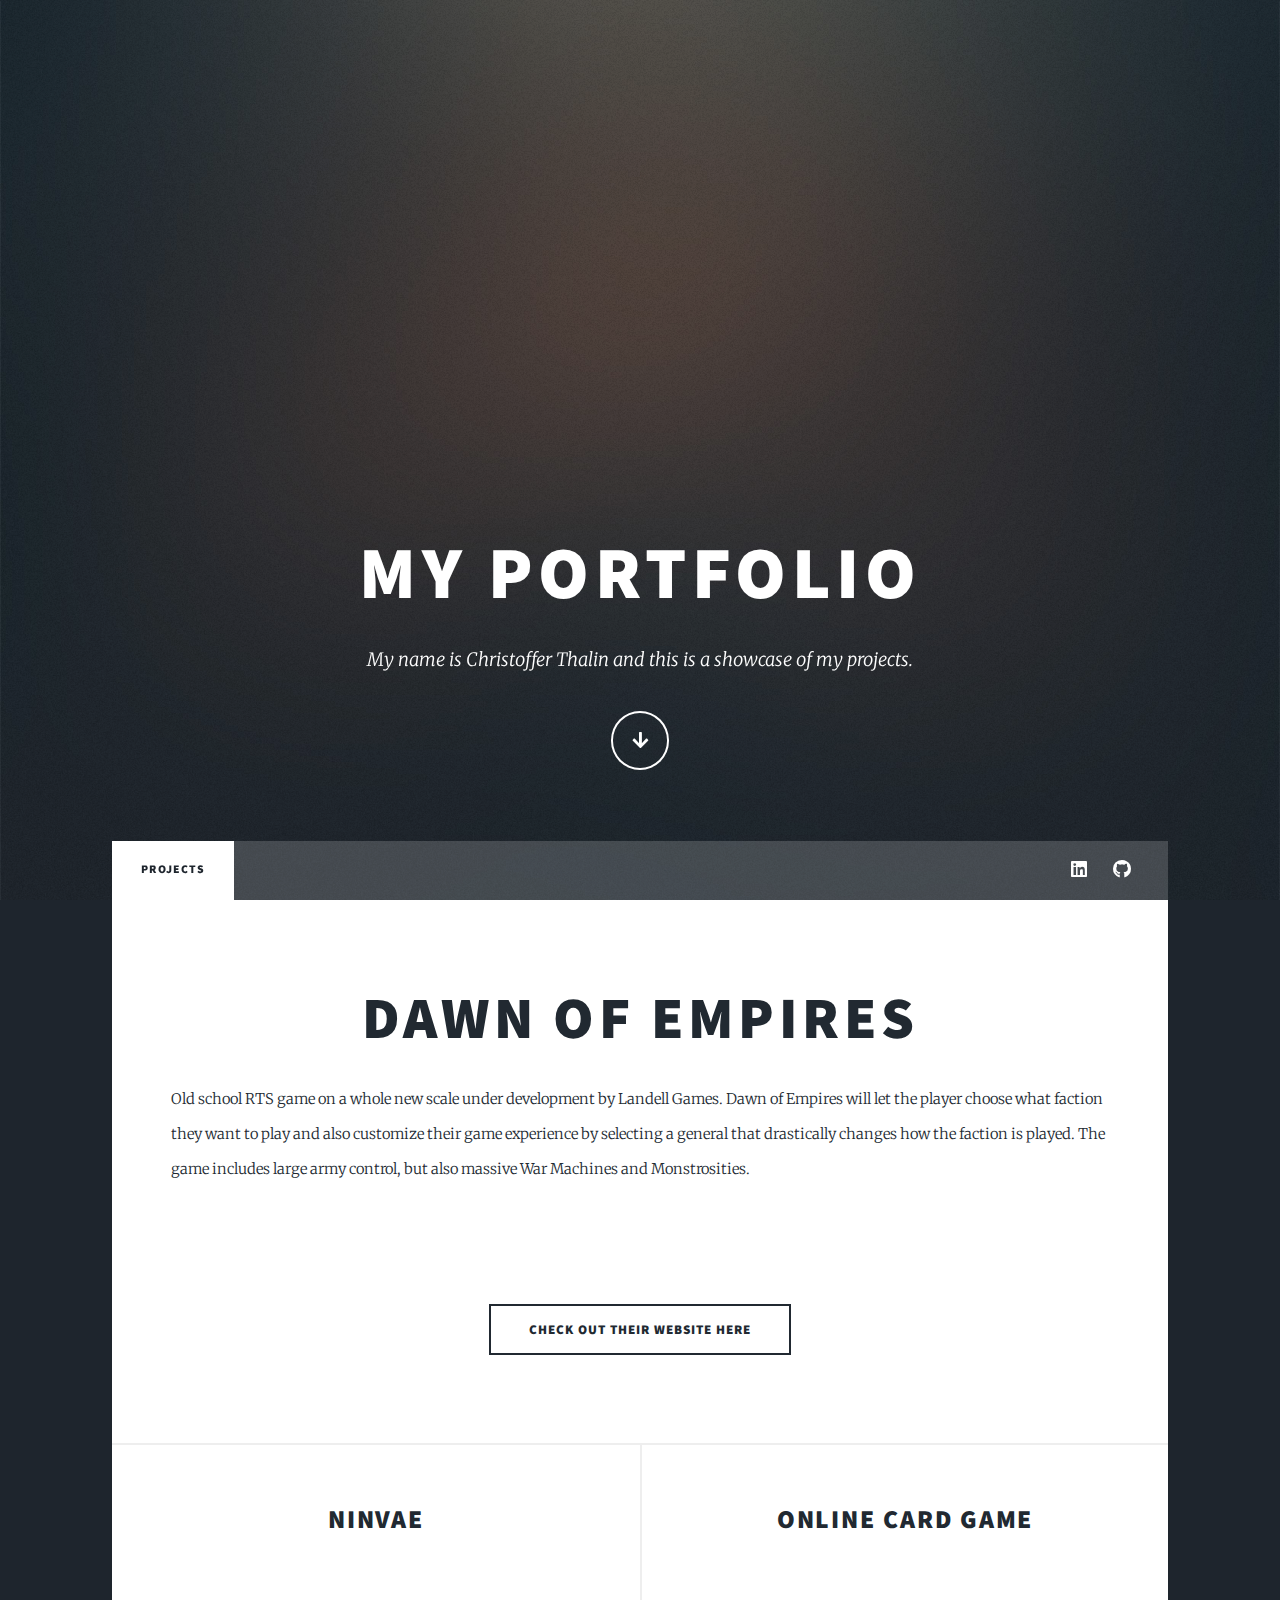
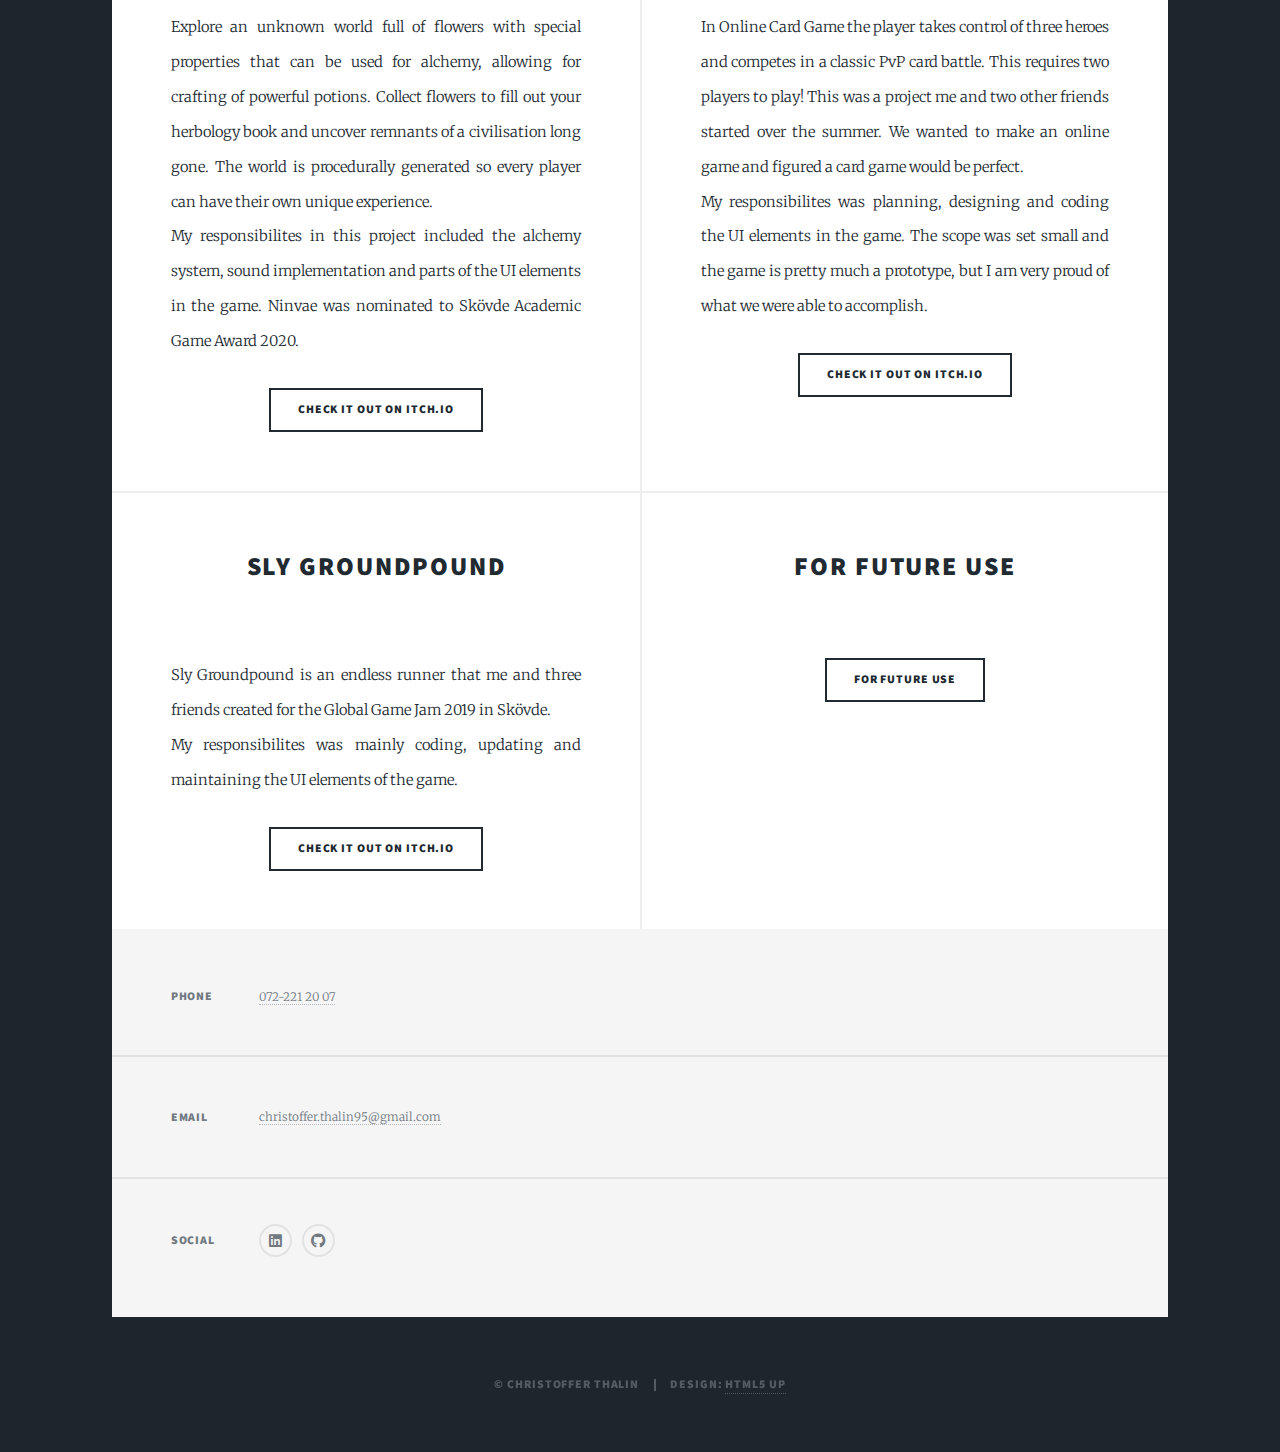
==== commit b86a9760: "Update index.html" ====
--- a/index.html
+++ b/index.html
@@ -109,11 +109,6 @@
 					<footer id="footer">
 						<section class="split contact">
 							<section class="alt">
-								<h3>Address</h3>
-								<p>Hägnevägen 19<br />
-								Huskvarna, 561 35</p>
-							</section>
-							<section>
 								<h3>Phone</h3>
 								<p><a href="#">072-221 20 07</a></p>
 							</section>
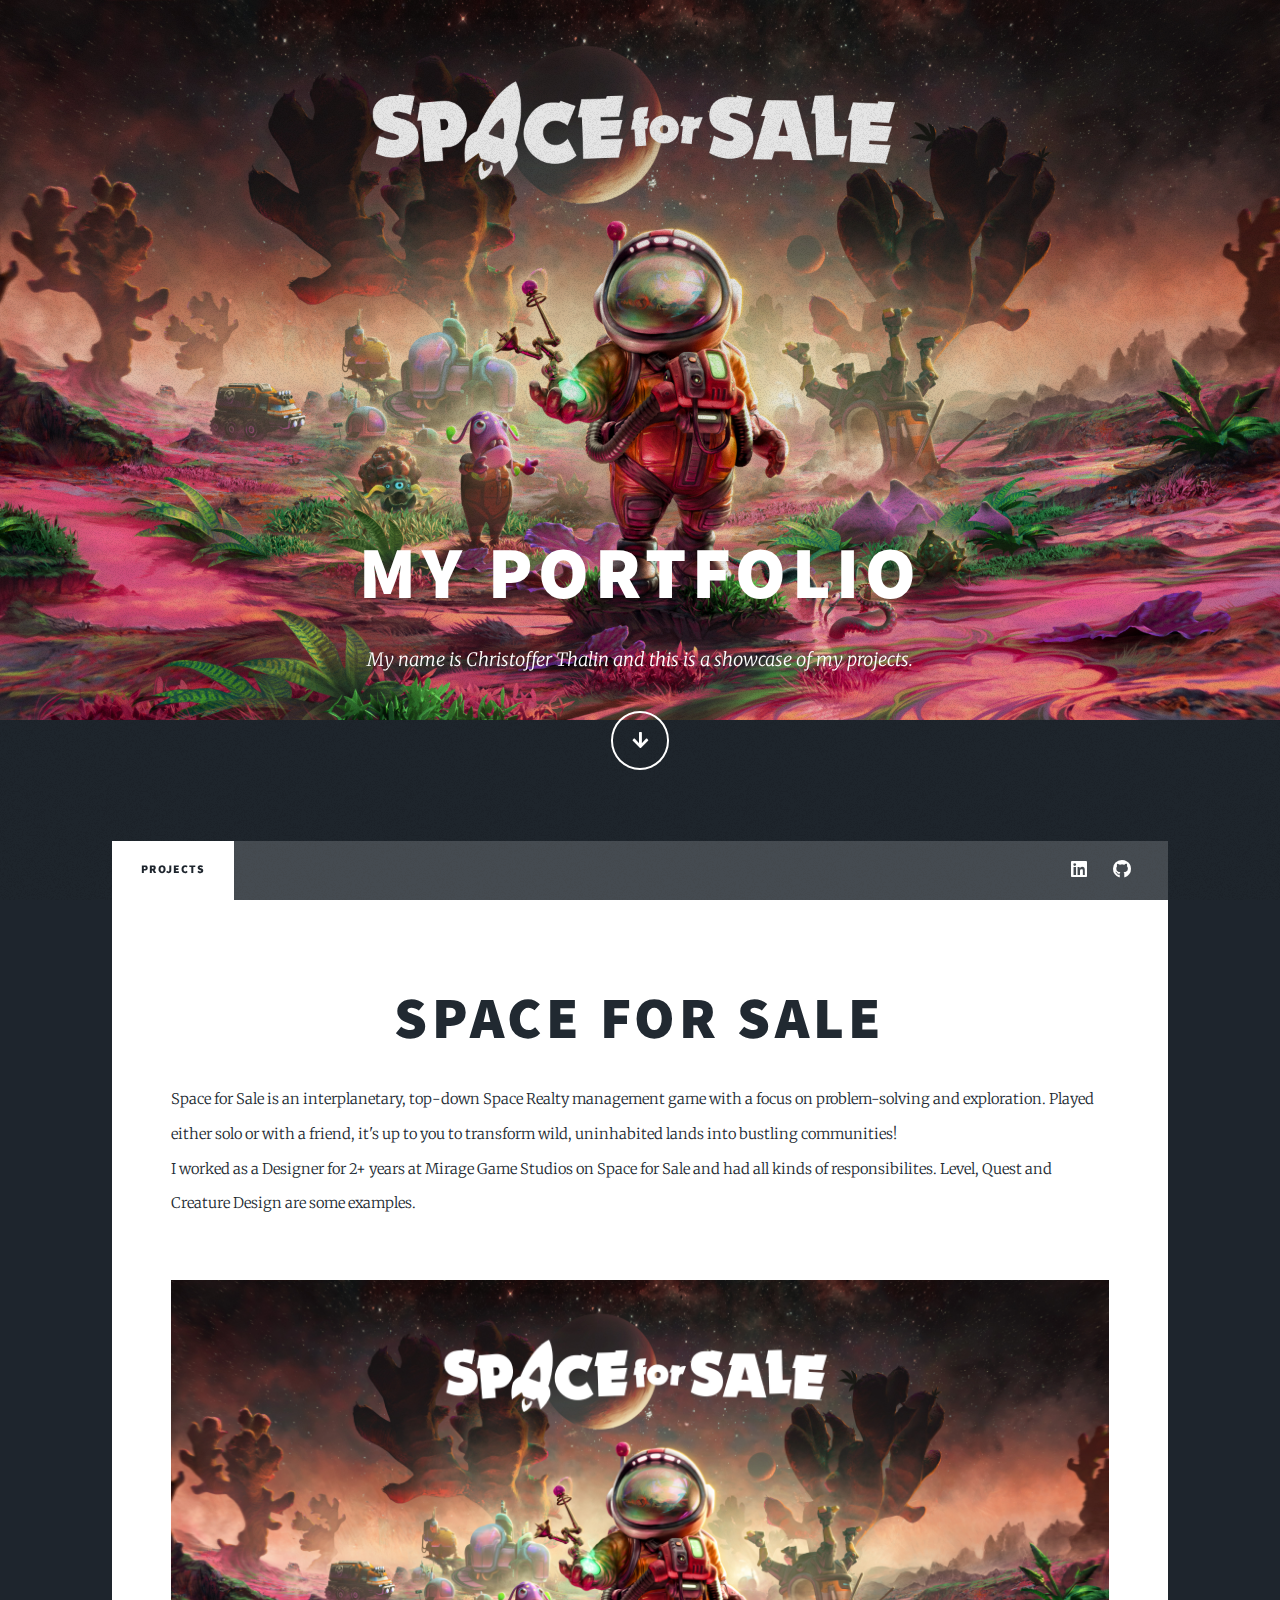
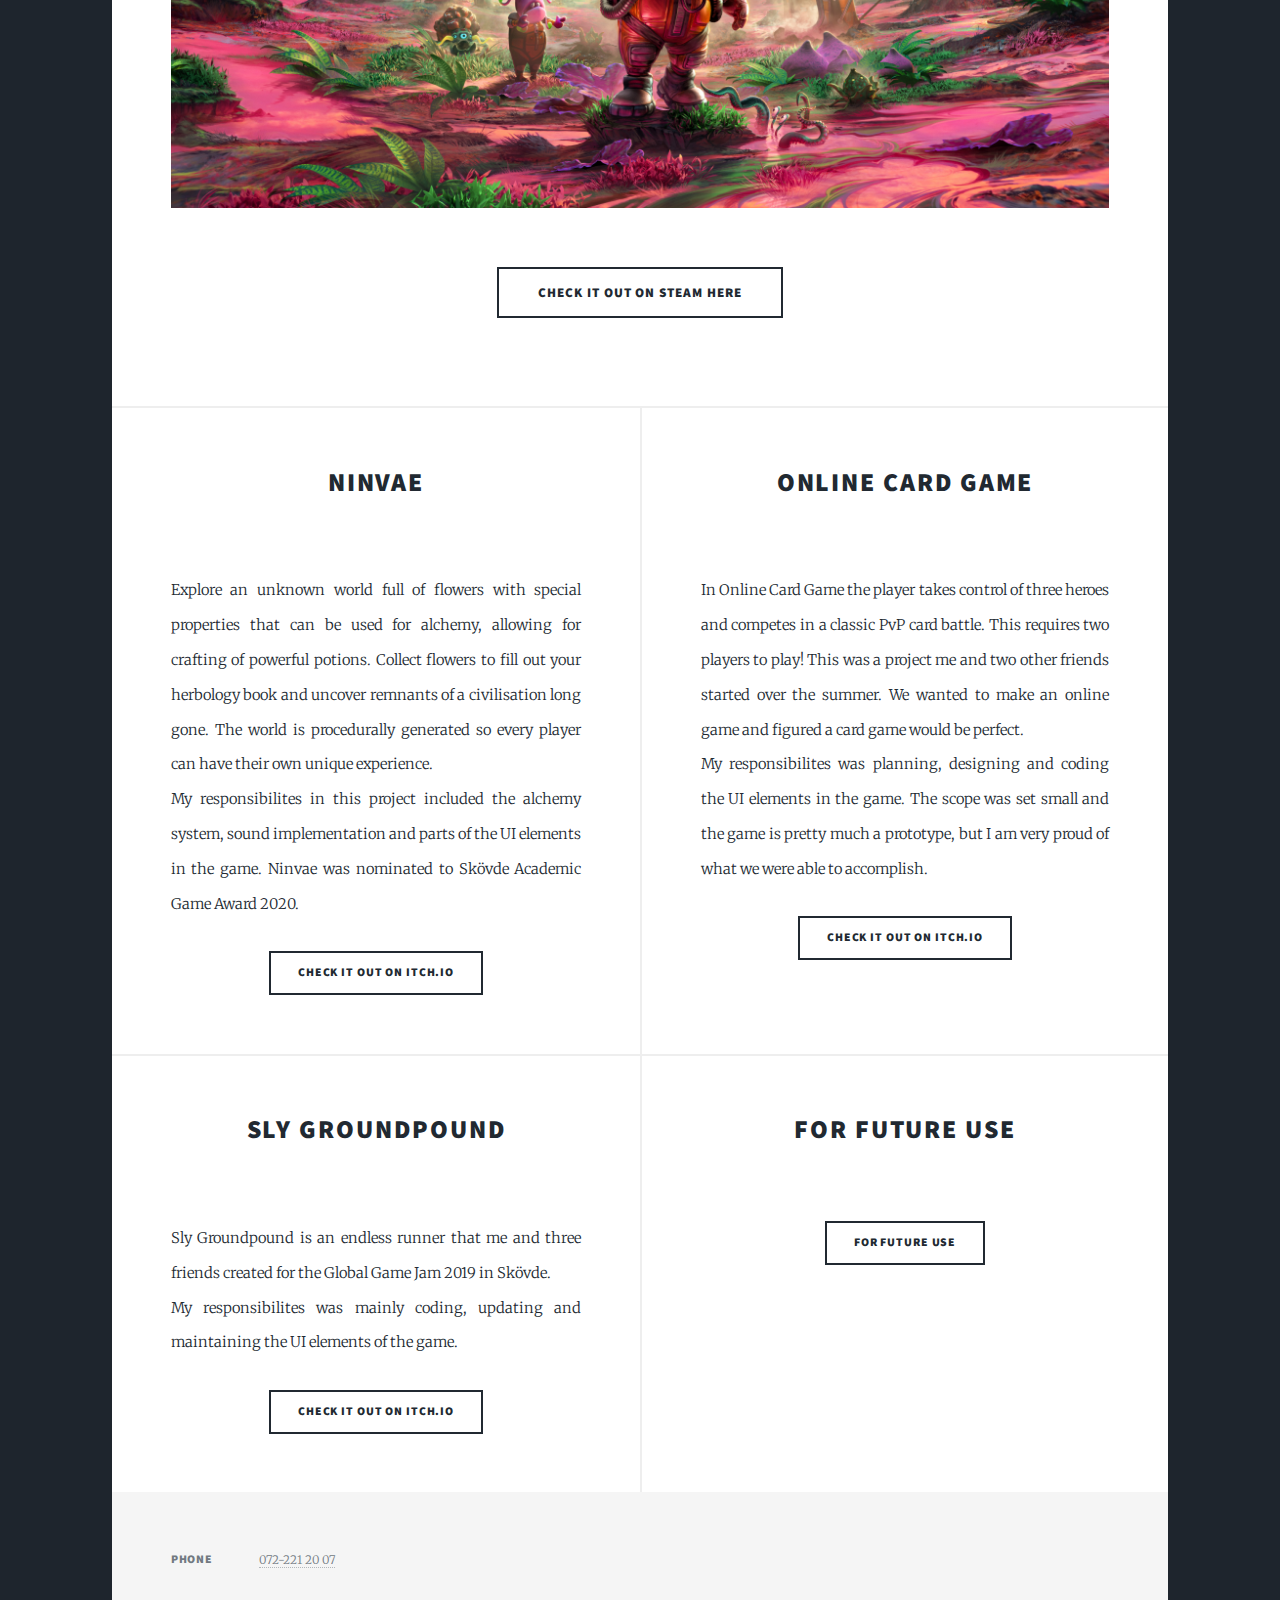
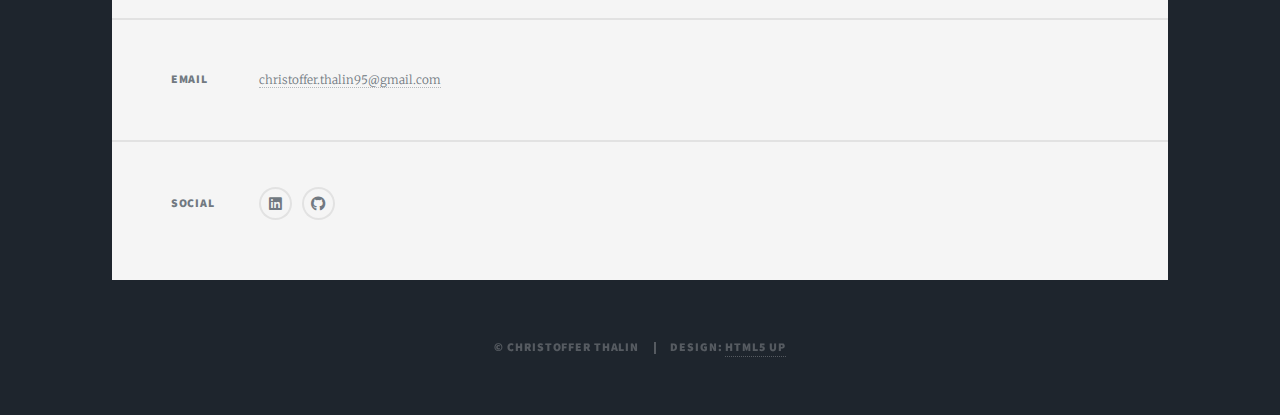
==== commit 2b8985c7: "Portfolio Updated" ====
--- a/index.html
+++ b/index.html
@@ -48,12 +48,13 @@
 						<!-- Featured Post -->
 							<article class="post featured">
 								<header class="major">
-									<h2>Dawn of Empires</h2>
-									<p>Old school RTS game on a whole new scale under development by Landell Games. Dawn of Empires will let the player choose what faction they want to play and also customize their game experience by selecting a general that drastically changes how the faction is played. The game includes large army control, but also massive War Machines and Monstrosities. </p>
+									<h2>Space For Sale</h2>
+									<p>Space for Sale is an interplanetary, top-down Space Realty management game with a focus on problem-solving and exploration. Played either solo or with a friend, it's up to you to transform wild, uninhabited lands into bustling communities! <br />
+									I worked as a Designer for 2+ years at Mirage Game Studios on Space for Sale and had all kinds of responsibilites. Level, Quest and Creature Design are some examples.</p>
 								</header>
-								<a href="https://cdn.discordapp.com/attachments/821826785162559518/838337036904693790/golem_conceptBEFORECHANGES.jpg" class="image main"><img src="https://cdn.discordapp.com/attachments/821826785162559518/838337036904693790/golem_conceptBEFORECHANGES.jpg" alt="" /></a>
+								<a href="images/SpaceForSaleKeyart4K.jpg" class="image main"><img src="images/SpaceForSaleKeyart4K.jpg" alt="" /></a>
 								<ul class="actions special">
-									<li><a href="https://www.dawnofempires.com/" class="button large">Check out their website here</a></li>
+									<li><a href="https://store.steampowered.com/app/1624060/Space_for_Sale/" class="button large">Check it out on Steam Here</a></li>
 								</ul>
 							</article>
 
--- a/assets/css/main.css
+++ b/assets/css/main.css
@@ -3230,7 +3230,7 @@
 			width: 100%;
 			height: 100%;
 			background-color: #212931;
-			background-image: url("../../images/overlay.png"), linear-gradient(0deg, rgba(0, 0, 0, 0.1), rgba(0, 0, 0, 0.1)), url("../../images/bg.jpg");
+			background-image: url("../../images/overlay.png"), linear-gradient(0deg, rgba(0, 0, 0, 0.1), rgba(0, 0, 0, 0.1)), url("../../images/SpaceForSaleKeyart4K.jpg");
 			background-size: auto,								auto,														100% auto;
 			background-position: center,								center,														top center;
 			background-repeat: repeat,								no-repeat,													no-repeat;
--- a/assets/css/noscript.css
+++ b/assets/css/noscript.css
@@ -1,16 +1,16 @@
 @import url(font-awesome.min.css);
 
-/*
-	Massively by HTML5 UP
-	html5up.net | @ajlkn
-	Free for personal and commercial use under the CCA 3.0 license (html5up.net/license)
+/*
+	Massively by HTML5 UP
+	html5up.net | @ajlkn
+	Free for personal and commercial use under the CCA 3.0 license (html5up.net/license)
 */
 
 /* Wrapper */
 
 	#wrapper {
 		background-color: #212931;
-		background-image: url("../../images/overlay.png"), linear-gradient(0deg, rgba(0, 0, 0, 0.1), rgba(0, 0, 0, 0.1)), url("../../images/bg.jpg");
+		background-image: url("../../images/overlay.png"), linear-gradient(0deg, rgba(0, 0, 0, 0.1), rgba(0, 0, 0, 0.1)), url("../../images/SpaceForSaleKeyart4K.jpg");
 		background-size: auto,								auto,														100% auto;
 		background-position: center,								center,														top center;
 		background-repeat: repeat,								no-repeat,													no-repeat;
